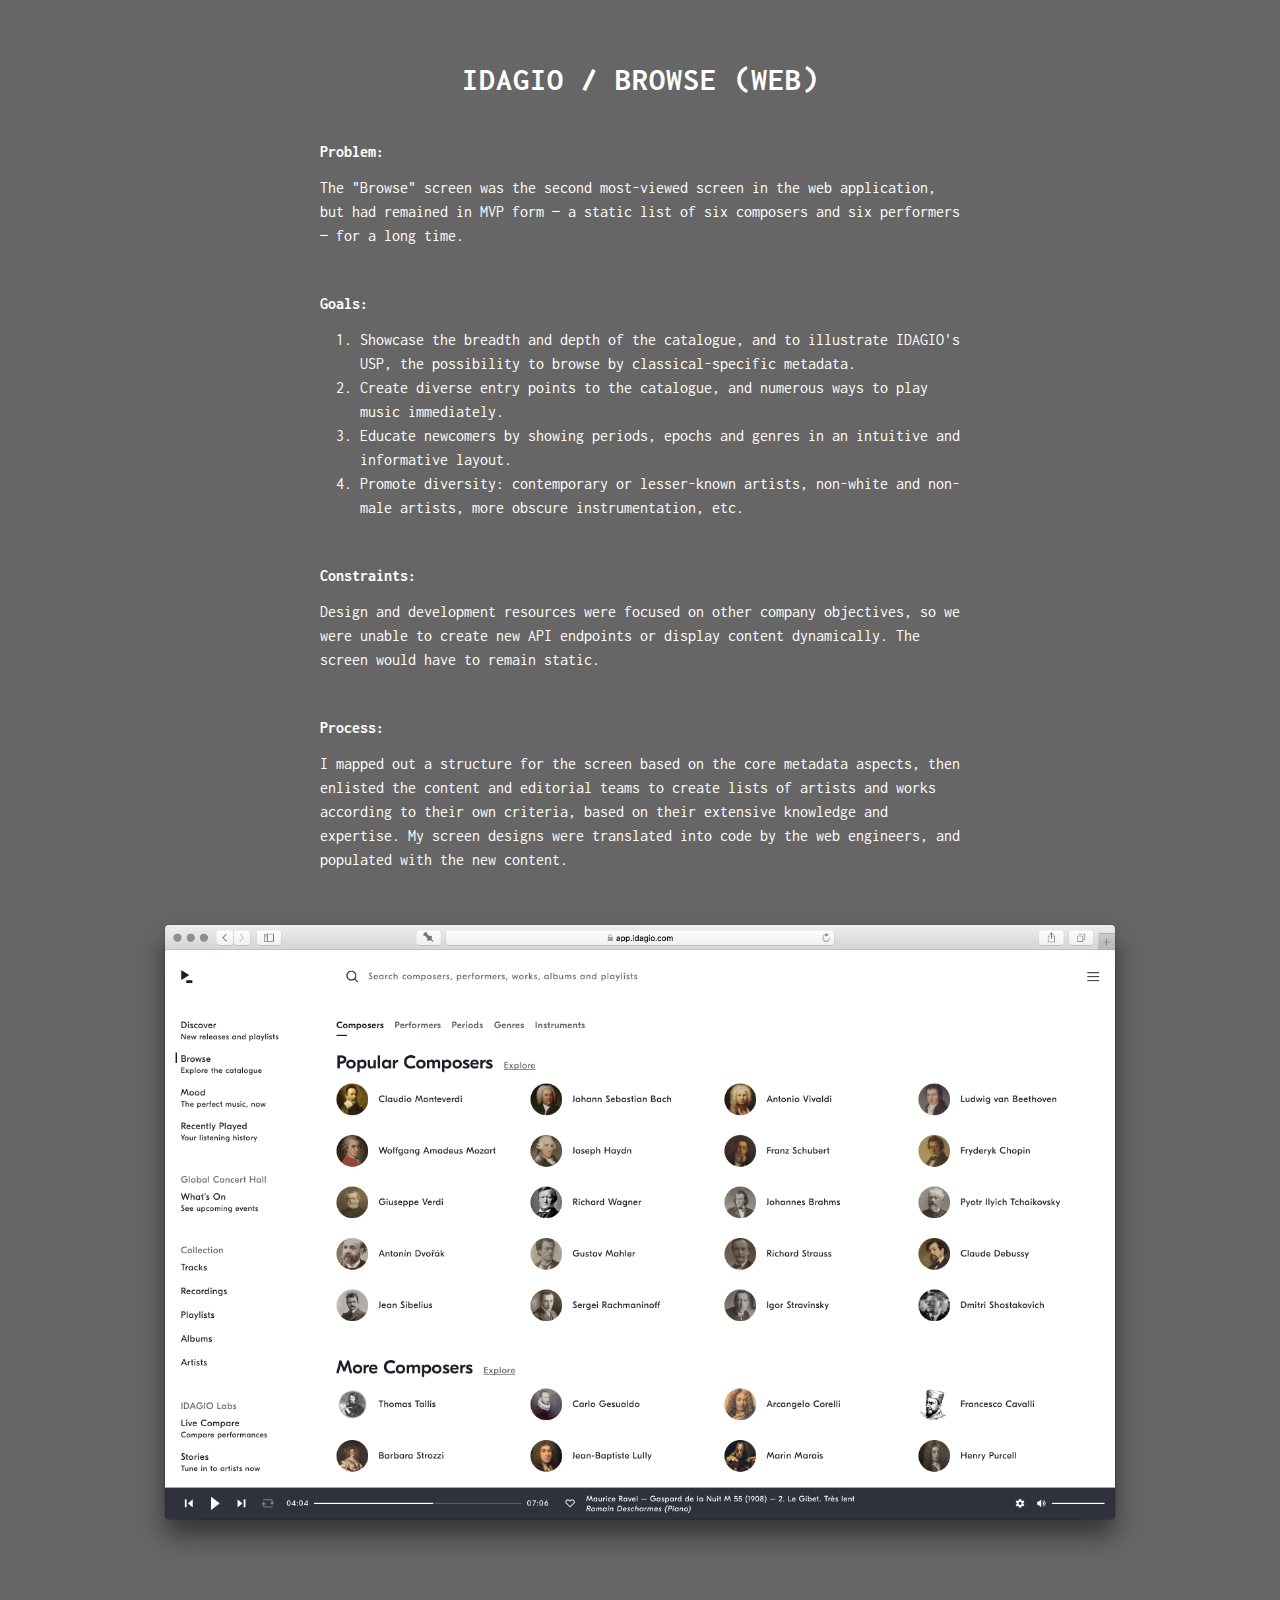
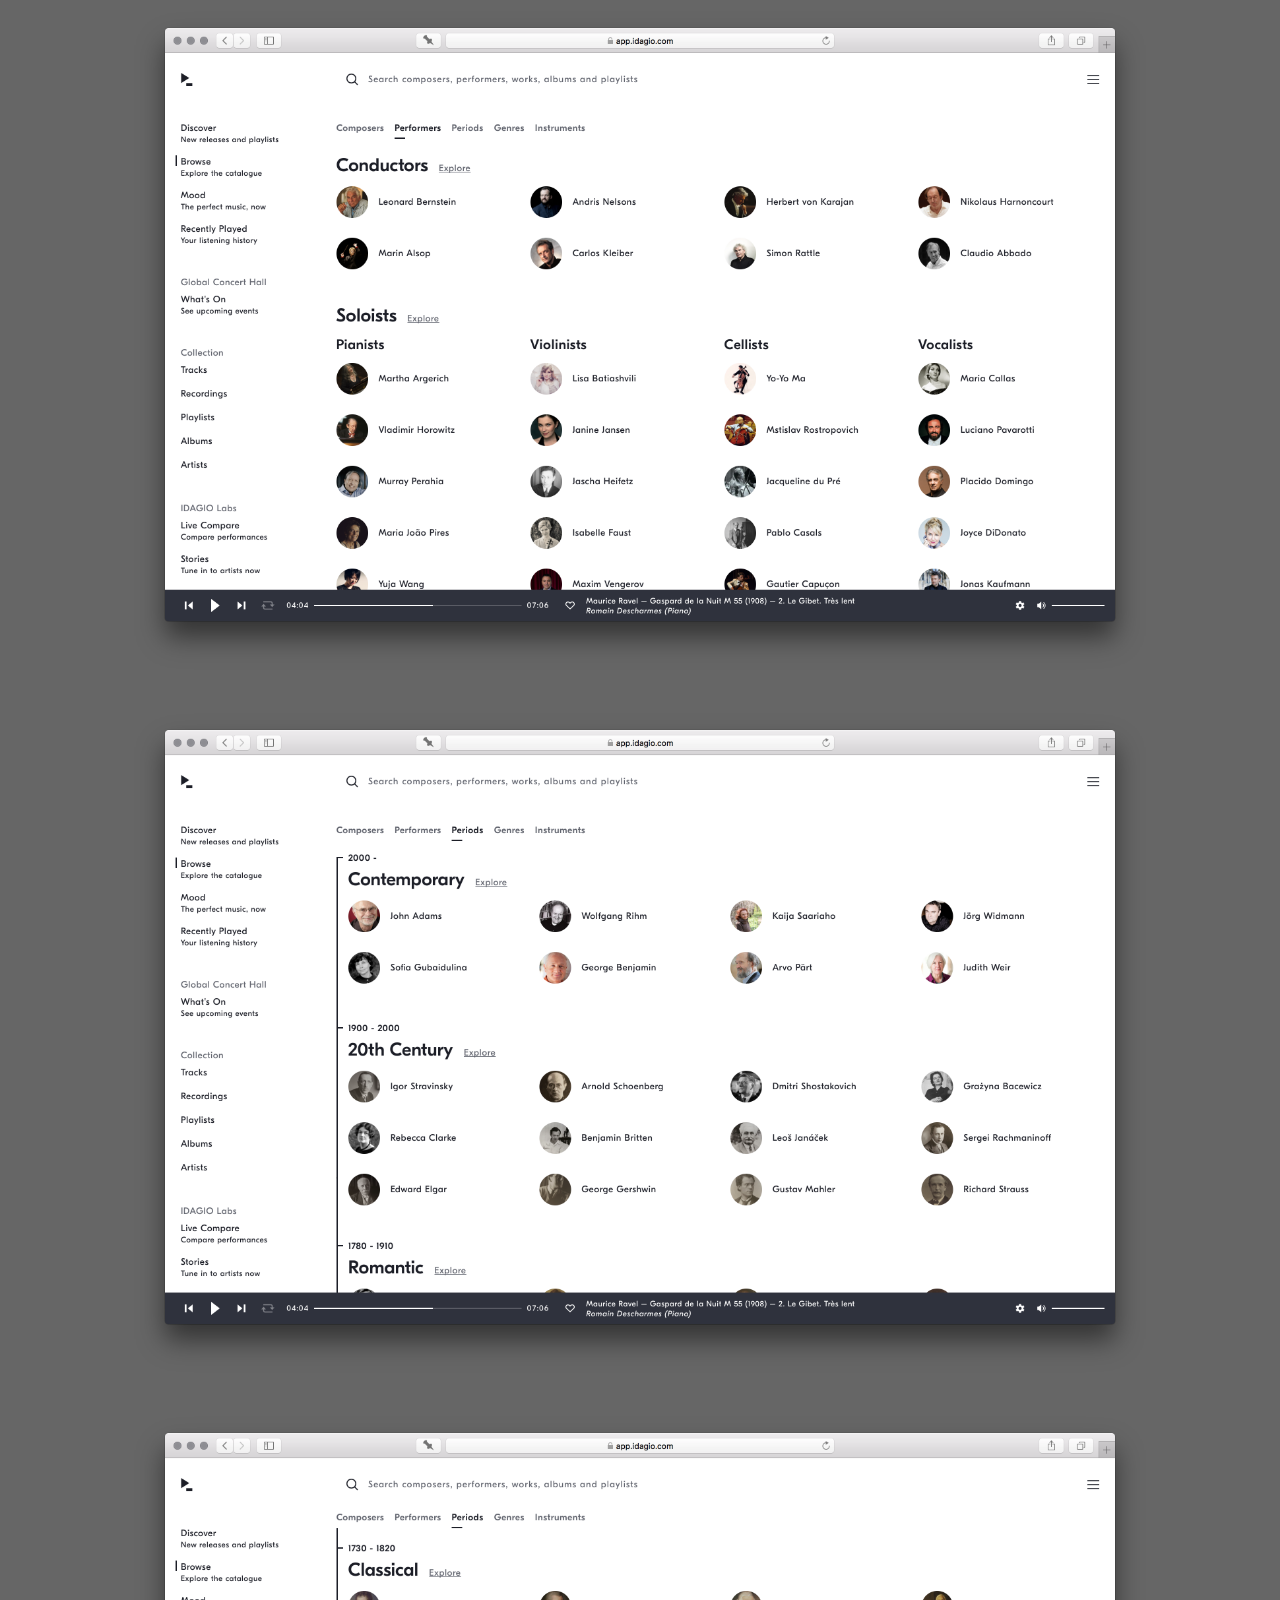
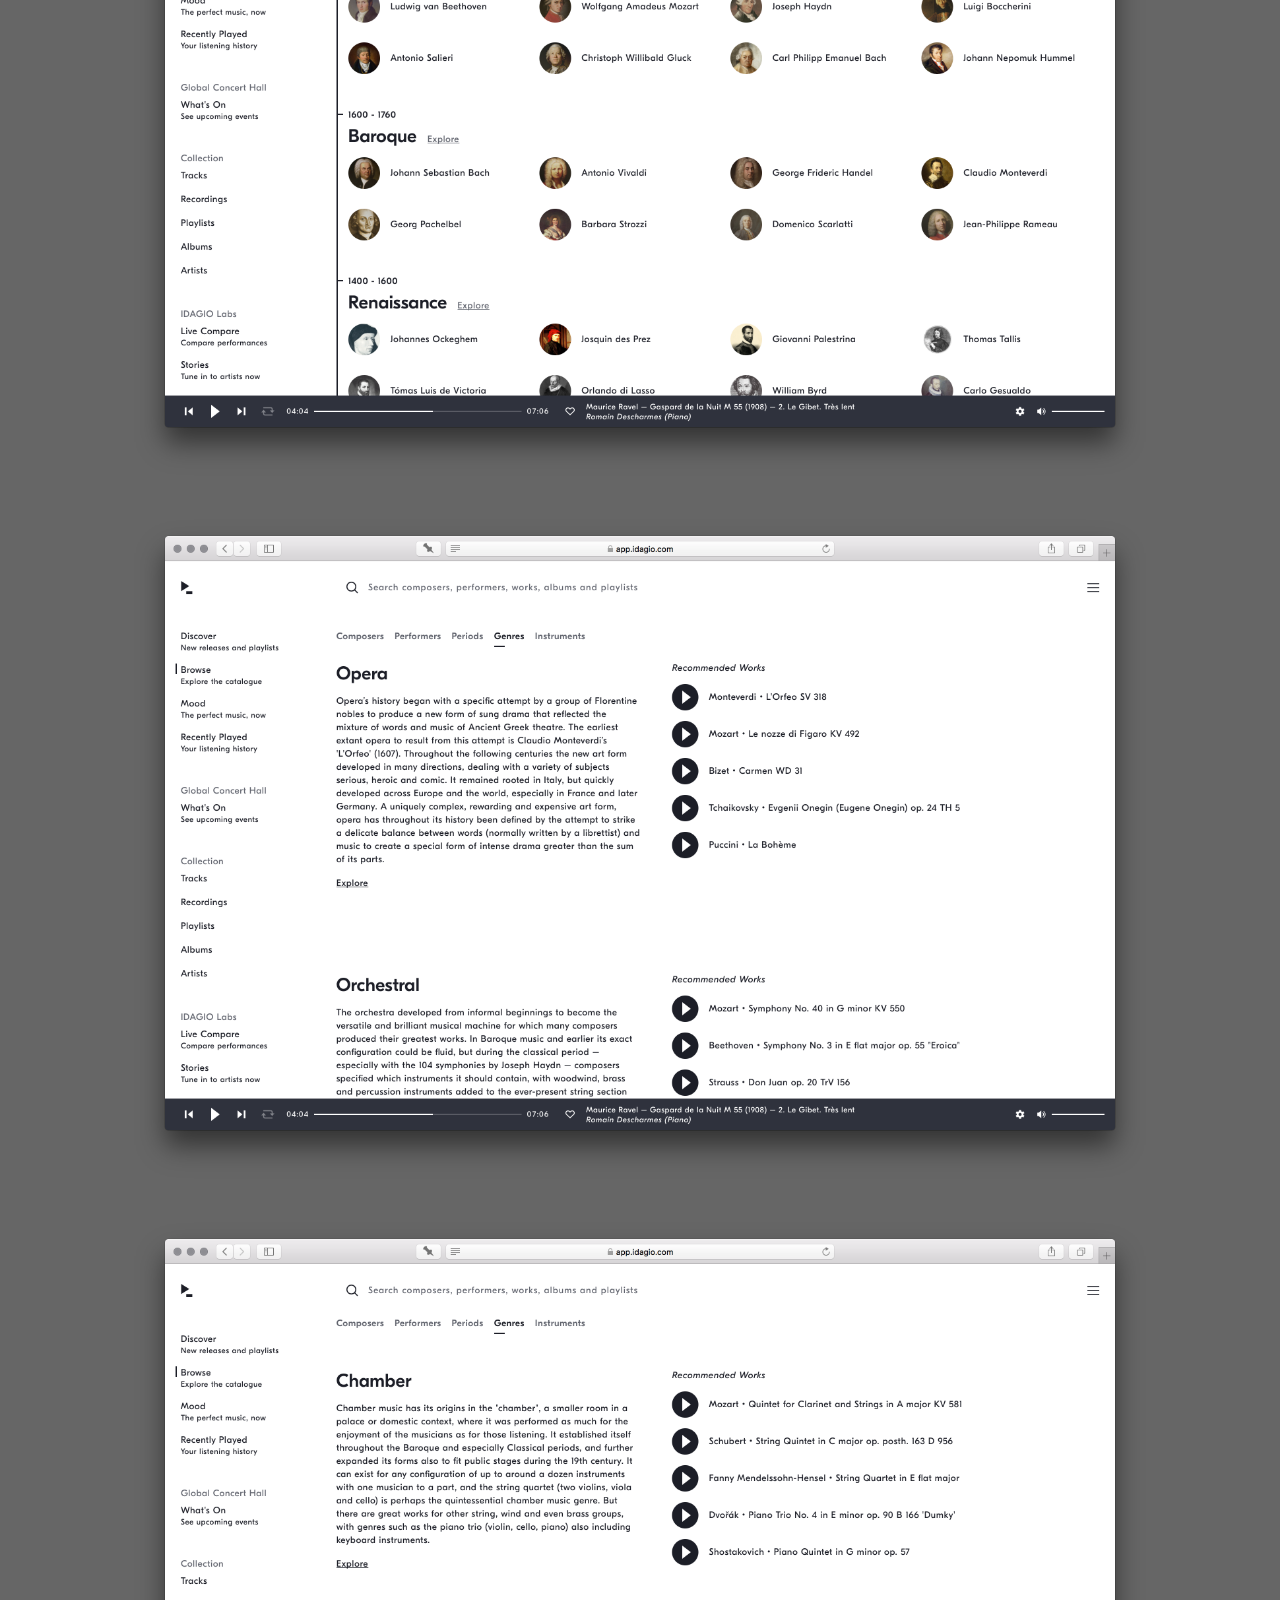
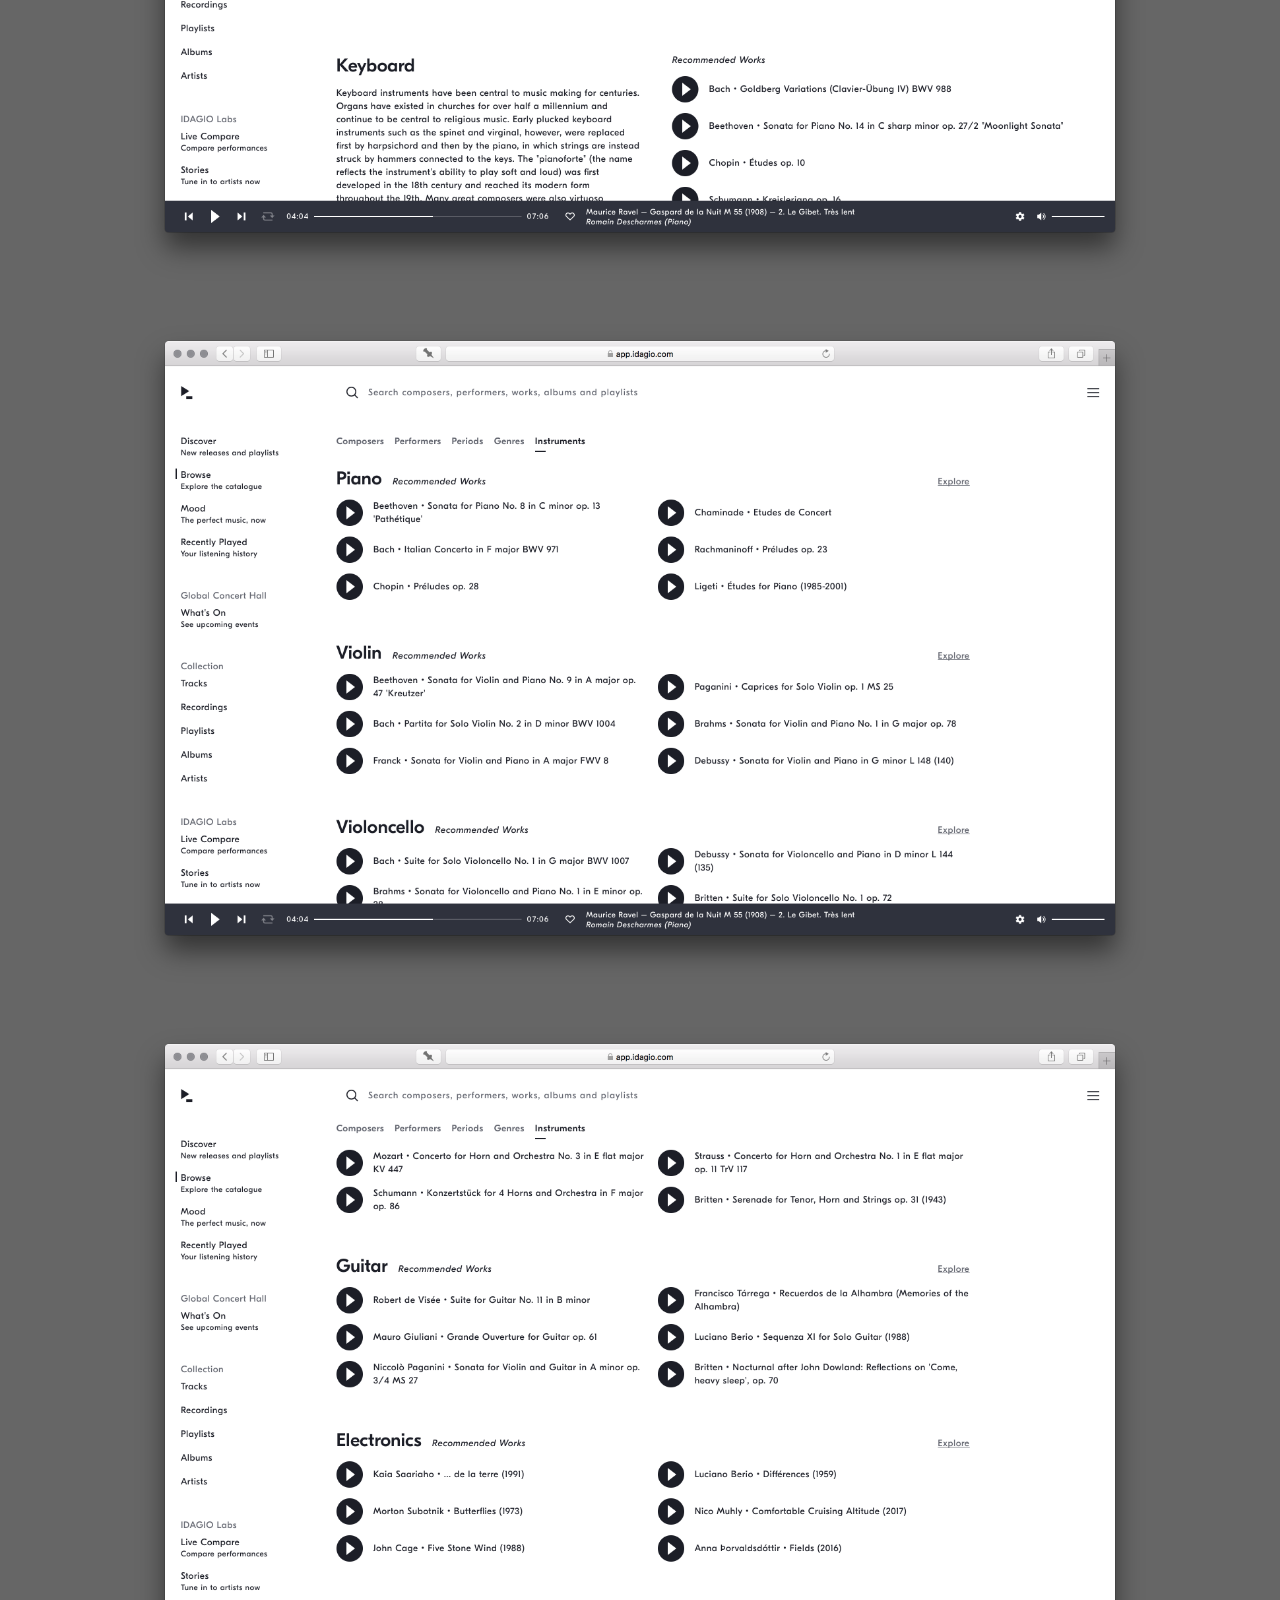
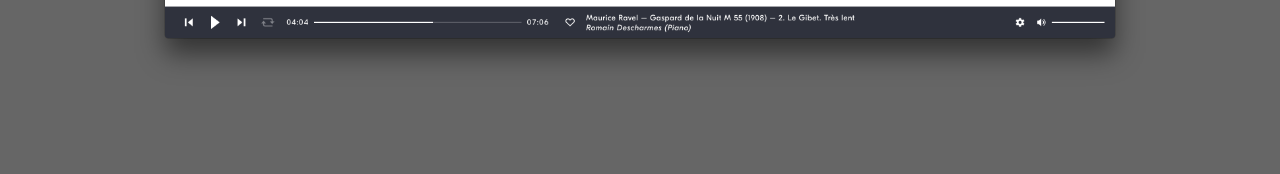
==== browse-web/index.html @ c05ee60d "Add Browse Web" ====
<!doctype html>
<html lang="en">
<head>
  <meta charset="utf-8">
  <meta http-equiv="X-UA-Compatible" content="IE=edge,chrome=1">
  <title>IDAGIO: Browse (Web) — Antony Jan Orant</title>
  <meta name="description" content="Antony Jan Orant">
  <meta name="robots" content="noindex">

  <meta name="viewport" content="width=device-width">
  <link rel="shortcut icon" href="../favicon.png"/>

  <link rel="stylesheet" href="../css/style.css">
  <link href="https://fonts.googleapis.com/css2?family=Inconsolata:wght@400;700&display=swap" rel="stylesheet">

  <style type="text/css">
body {
  background-color: #666;
  color: #fff;
  max-width: 64rem;
  text-align: center;
}

h2, p, ol {
  margin-left: auto;
  margin-right: auto;
  max-width: 40rem;
  text-align: left;
}
  </style>
</head>
  <body>
    <h1>IDAGIO / Browse (Web)</h1>

    <h2>Problem:</h2>
    <p>The "Browse" screen was the second most-viewed screen in the web application, but had remained in MVP form — a static list of six composers and six performers — for a long time.</p>

    <h2>Goals:</h2>
    <ol>
      <li>Showcase the breadth and depth of the catalogue, and to illustrate IDAGIO's USP, the possibility to browse by classical-specific metadata.</li>
      <li>Create diverse entry points to the catalogue, and numerous ways to play music immediately.</li>
      <li>Educate newcomers by showing periods, epochs and genres in an intuitive and informative layout.</li>
      <li>Promote diversity: contemporary or lesser-known artists, non-white and non-male artists, more obscure instrumentation, etc.</li>
    </ol>
    <h2>Constraints:</h2>
    <p>Design and development resources were focused on other company objectives, so we were unable to create new API endpoints or display content dynamically. The screen would have to remain static.</p>

    <h2>Process:</h2>
    <p>I mapped out a structure for the screen based on the core metadata aspects, then enlisted the content and editorial teams to create lists of artists and works according to their own criteria, based on their extensive knowledge and expertise. My screen designs were translated into code by the web engineers, and populated with the new content.</p>

    <img src="img/01.png" />
    <img src="img/02.png" />
    <img src="img/03.png" />
    <img src="img/04.png" />
    <img src="img/05.png" />
    <img src="img/06.png" />
    <img src="img/07.png" />
    <img src="img/08.png" />
  </body>
</html>
---- css/style.css ----
/* Variables */
:root {

}

* {
  box-sizing: border-box;
}

body {
  background-color: #000;
  color: #fff;
  font-family: 'Inconsolata', monospace;
  margin: 4rem auto;
  max-width: 32rem;
}

img {
  height: auto;
  margin: 1rem 0;
  max-width: 100%;
}

/* Text Styles */

h1 {
  font-size: 2rem;
  letter-spacing: 1px;
  line-height: 1;
  text-transform: uppercase;
}

h2 {
  font-size: 1rem;
  line-height: 1;
  margin-top: 3rem;
}

h3 {
  font-size: 1rem;
  line-height: 1;
  margin-top: 3rem;
}

p {
  line-height: 1.5;
  /* margin-bottom: 3rem; */
}

ul {
  line-height: 1.5;
  /* margin-bottom: 3rem; */
  padding-left: 1rem;
}

li {
  line-height: 1.5;
  /* margin-bottom: .5rem; */
}

a, a:link, a:visited {
  color: inherit;
}
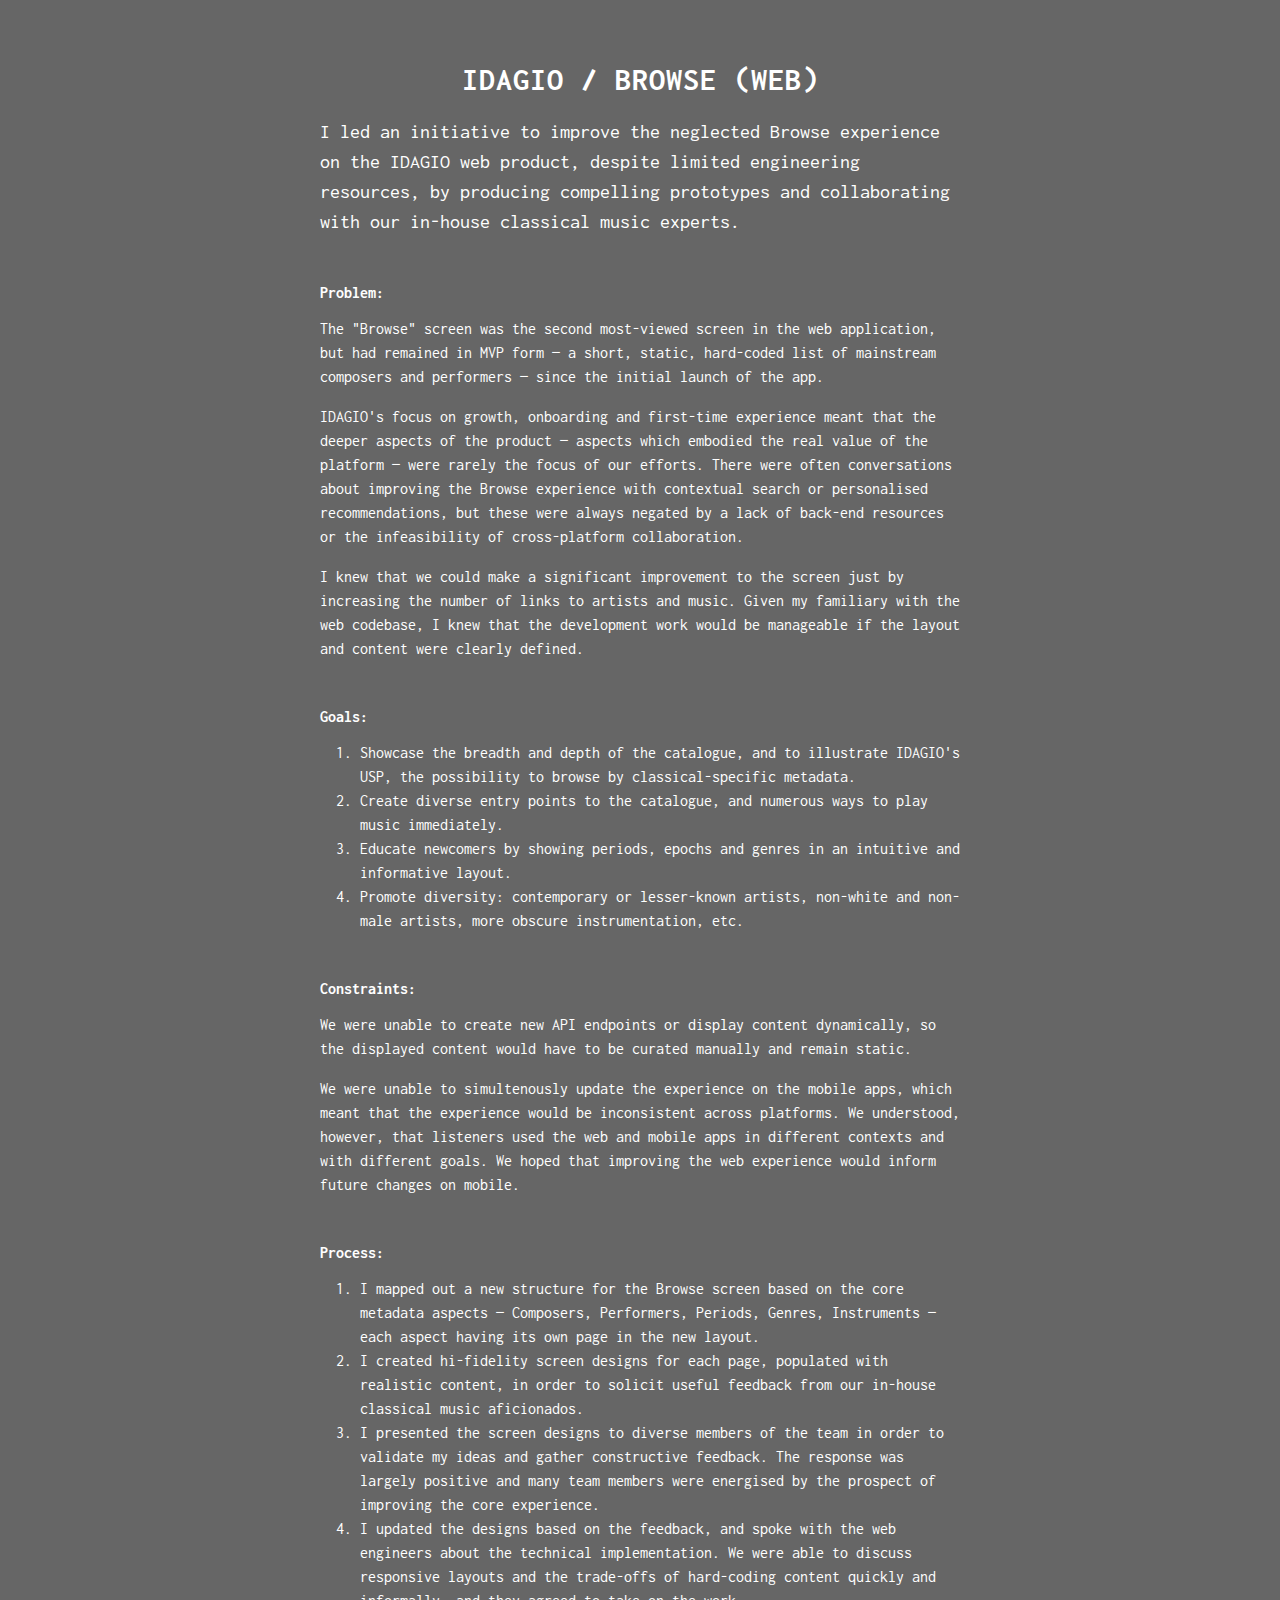
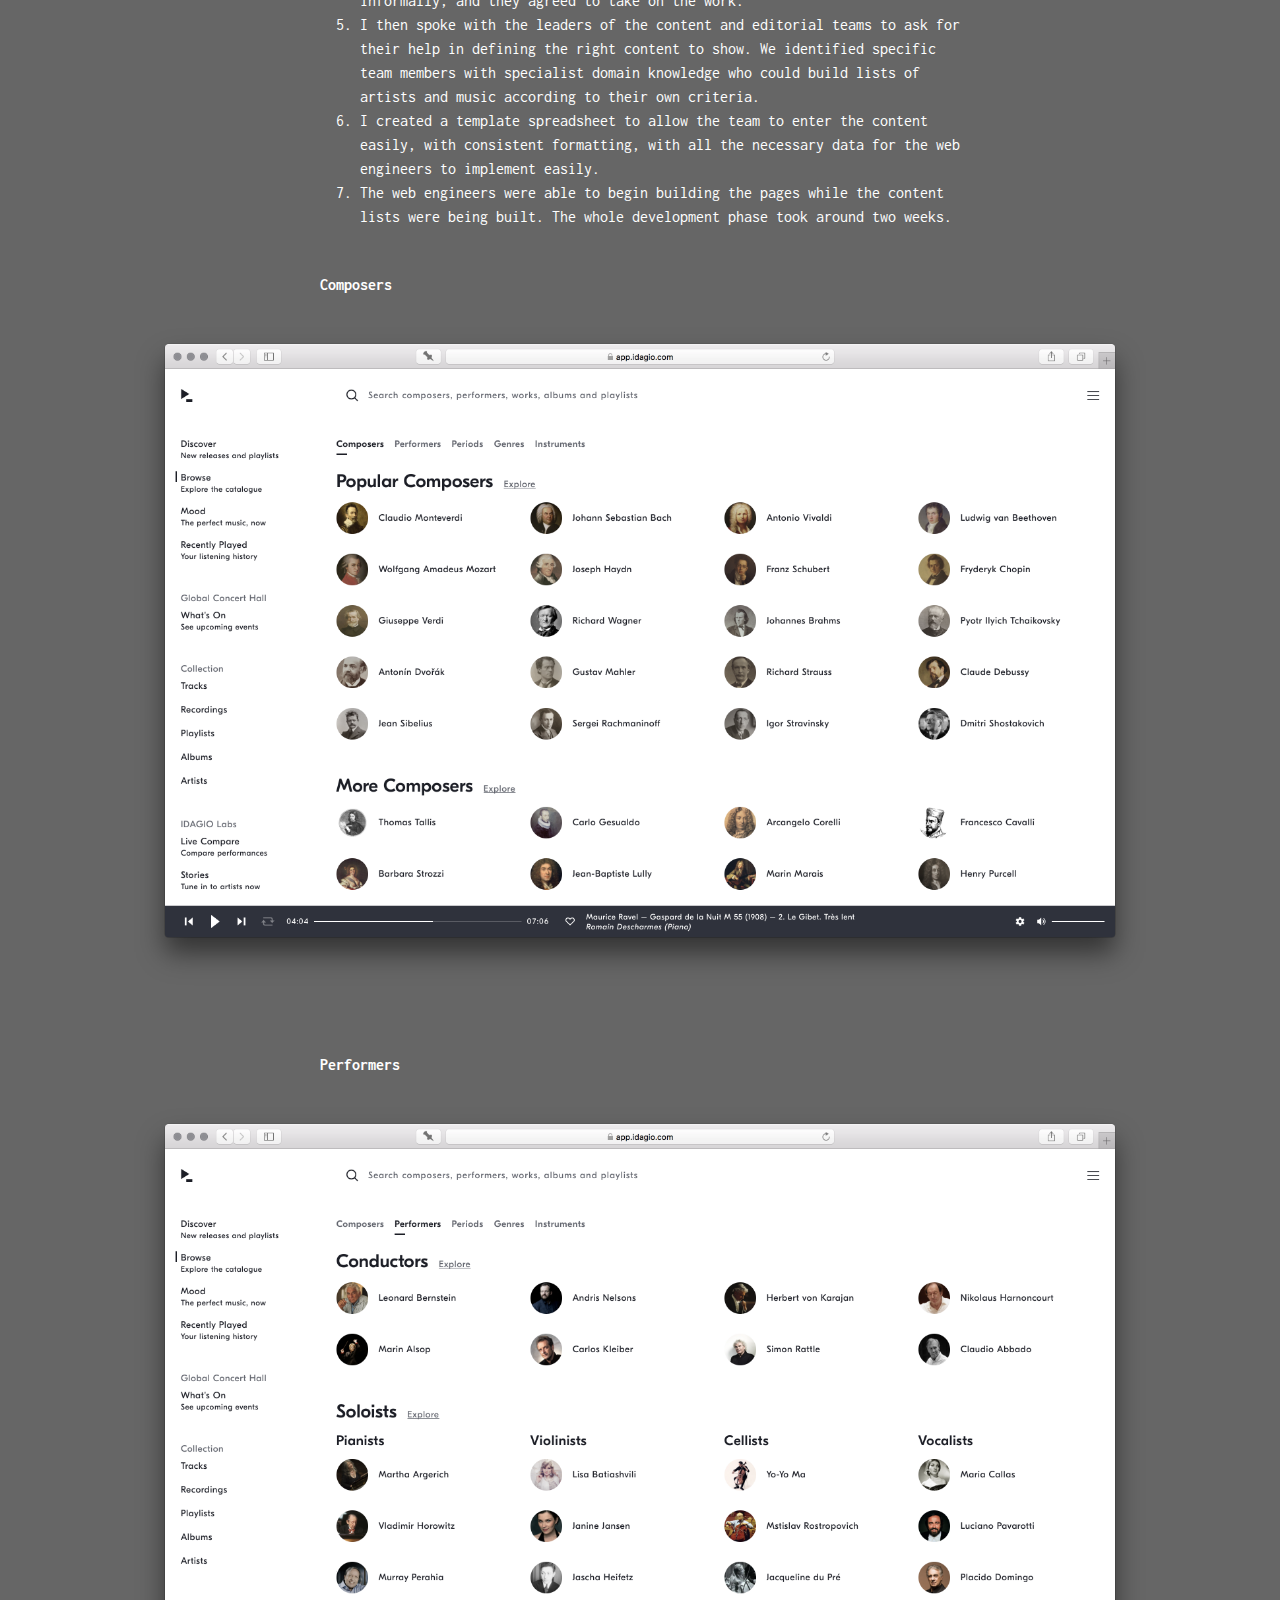
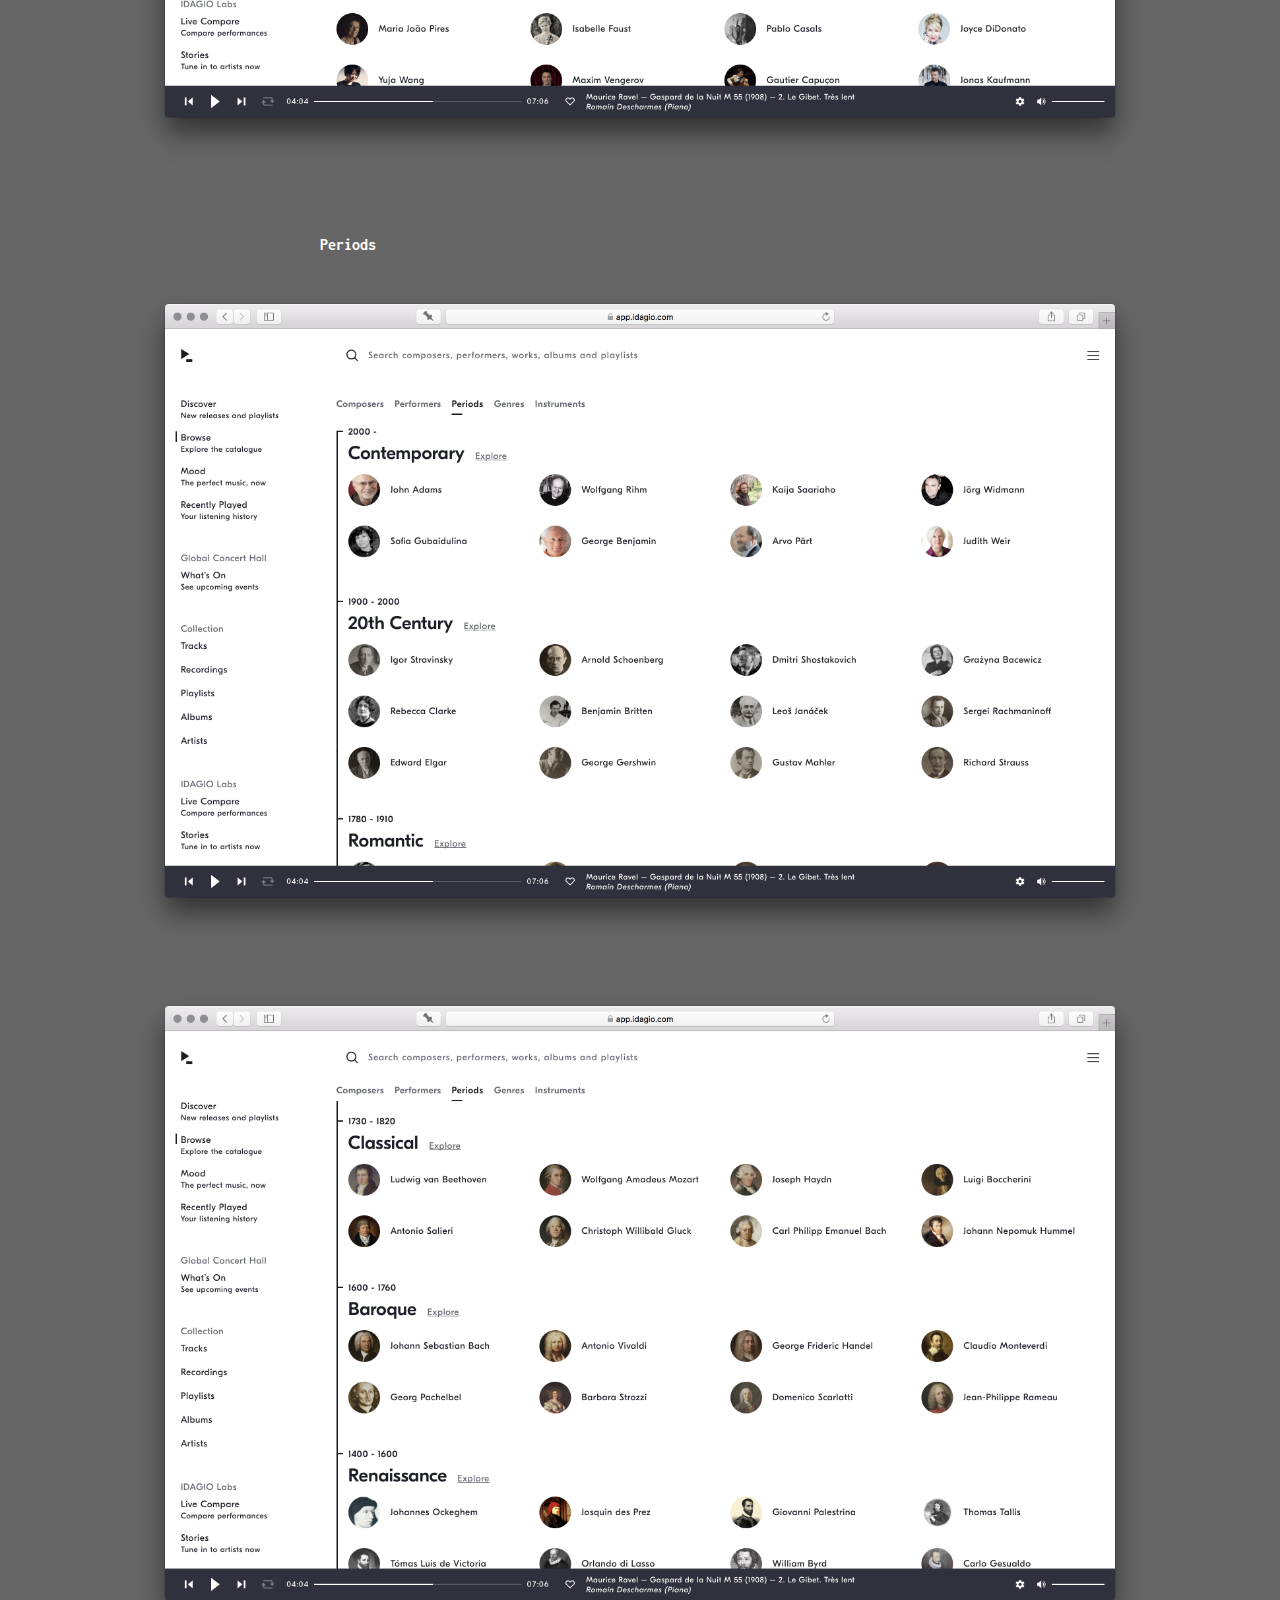
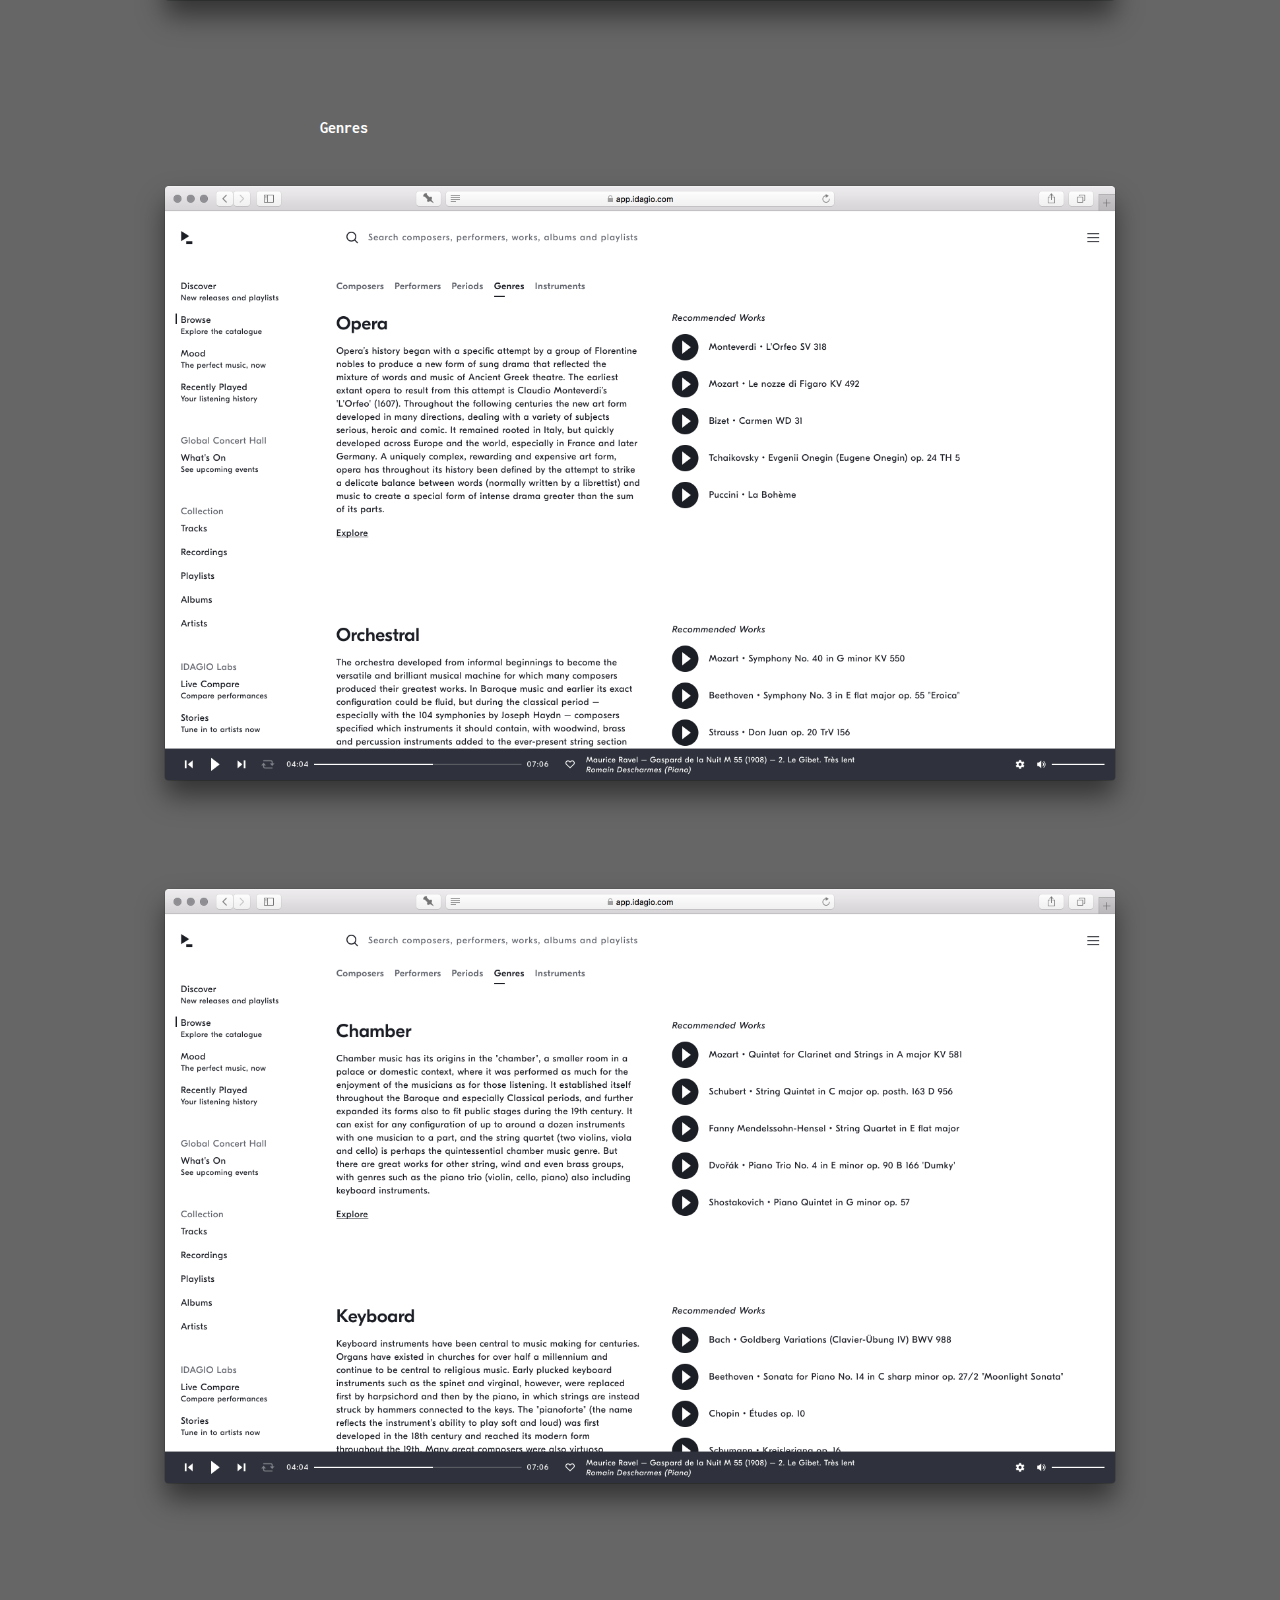
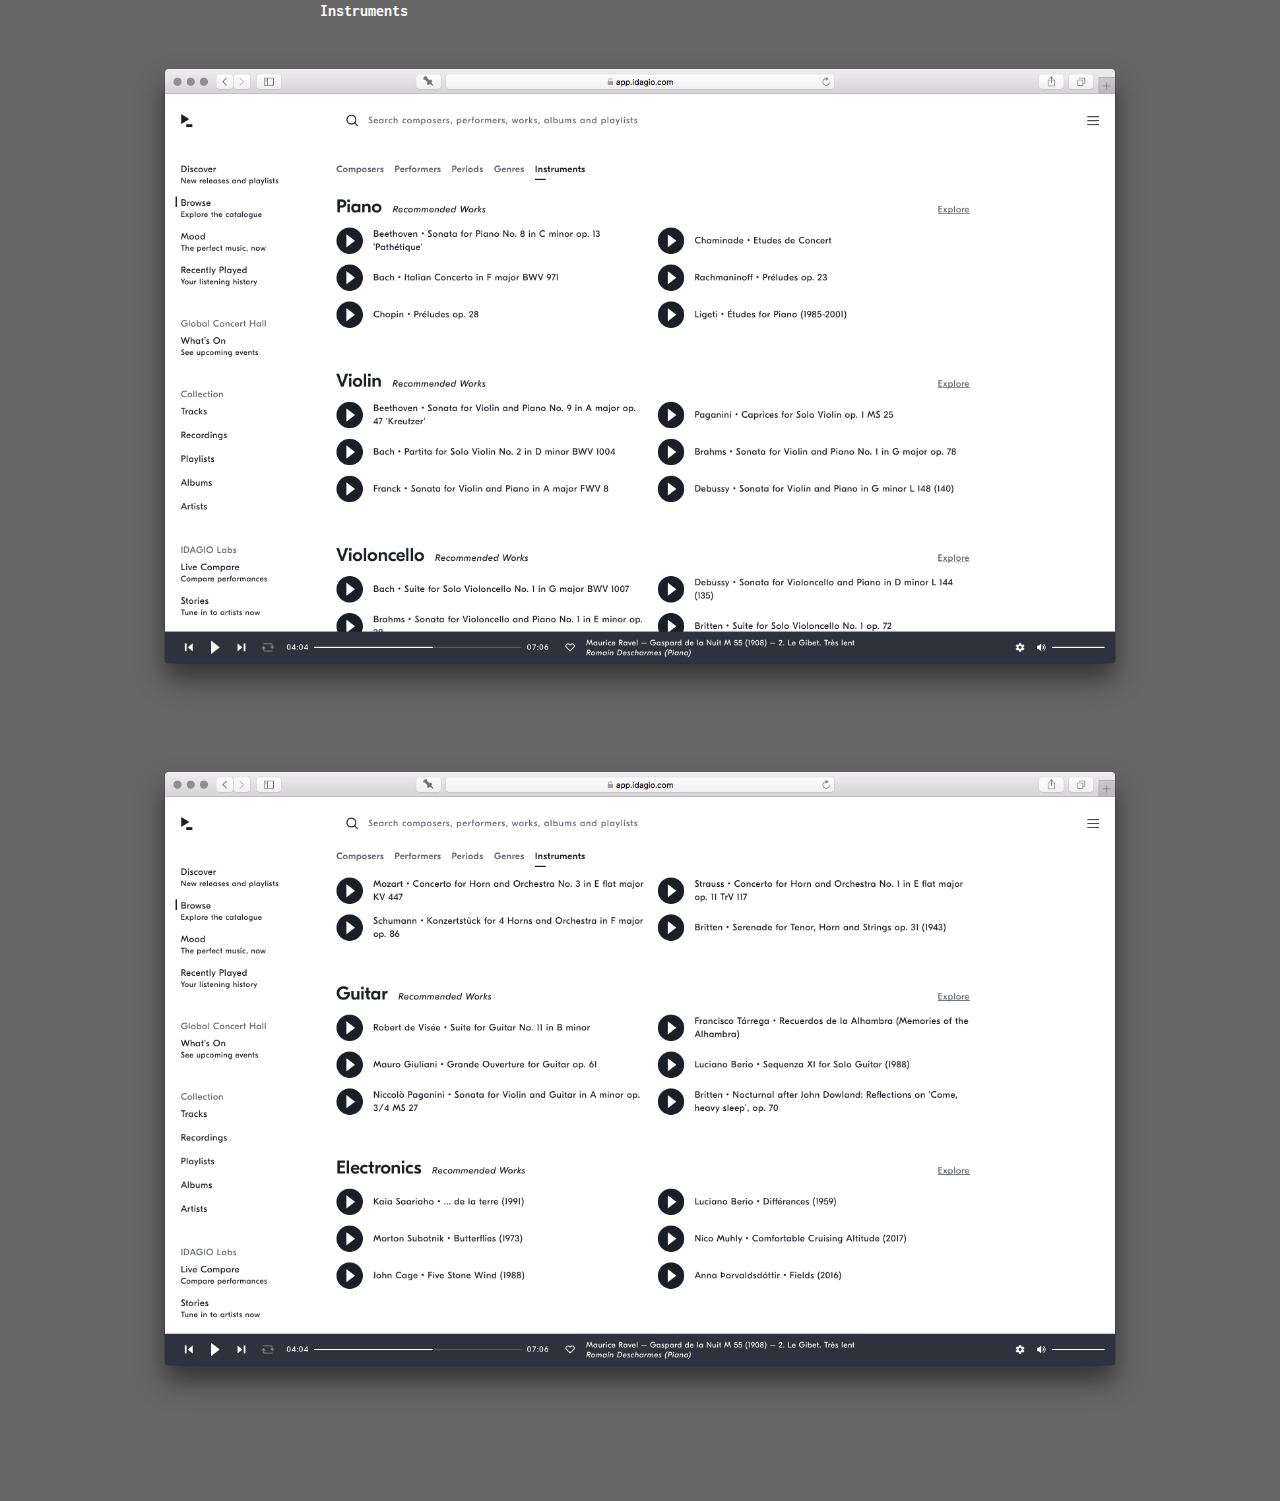
==== commit 36e9b611: "Update text" ====
--- a/browse-web/index.html
+++ b/browse-web/index.html
@@ -27,13 +27,20 @@
   max-width: 40rem;
   text-align: left;
 }
+
+p.large { font-size: 1.25rem; }
+
   </style>
 </head>
   <body>
     <h1>IDAGIO / Browse (Web)</h1>
 
+    <p class="large">I led an initiative to improve the neglected Browse experience on the IDAGIO web product, despite limited engineering resources, by producing compelling prototypes and collaborating with our in-house classical music experts.</p>
+
     <h2>Problem:</h2>
-    <p>The "Browse" screen was the second most-viewed screen in the web application, but had remained in MVP form — a static list of six composers and six performers — for a long time.</p>
+    <p>The "Browse" screen was the second most-viewed screen in the web application, but had remained in MVP form — a short, static, hard-coded list of mainstream composers and performers — since the initial launch of the app.</p>
+    <p>IDAGIO's focus on growth, onboarding and first-time experience meant that the deeper aspects of the product — aspects which embodied the real value of the platform — were rarely the focus of our efforts. There were often conversations about improving the Browse experience with contextual search or personalised recommendations, but these were always negated by a lack of back-end resources or the infeasibility of cross-platform collaboration.</p>
+    <p>I knew that we could make a significant improvement to the screen just by increasing the number of links to artists and music. Given my familiary with the web codebase, I knew that the development work would be manageable if the layout and content were clearly defined.</p>
 
     <h2>Goals:</h2>
     <ol>
@@ -42,18 +49,37 @@
       <li>Educate newcomers by showing periods, epochs and genres in an intuitive and informative layout.</li>
       <li>Promote diversity: contemporary or lesser-known artists, non-white and non-male artists, more obscure instrumentation, etc.</li>
     </ol>
+
     <h2>Constraints:</h2>
-    <p>Design and development resources were focused on other company objectives, so we were unable to create new API endpoints or display content dynamically. The screen would have to remain static.</p>
+    <p>We were unable to create new API endpoints or display content dynamically, so the displayed content would have to be curated manually and remain static.<p>
+    <p>We were unable to simultenously update the experience on the mobile apps, which meant that the experience would be inconsistent across platforms. We understood, however, that listeners used the web and mobile apps in different contexts and with different goals. We hoped that improving the web experience would inform future changes on mobile.</p>
 
     <h2>Process:</h2>
-    <p>I mapped out a structure for the screen based on the core metadata aspects, then enlisted the content and editorial teams to create lists of artists and works according to their own criteria, based on their extensive knowledge and expertise. My screen designs were translated into code by the web engineers, and populated with the new content.</p>
+    <ol>
+      <li>I mapped out a new structure for the Browse screen based on the core metadata aspects — Composers, Performers, Periods, Genres, Instruments — each aspect having its own page in the new layout.</li>
+      <li>I created hi-fidelity screen designs for each page, populated with realistic content, in order to solicit useful feedback from our in-house classical music aficionados.</li>
+      <li>I presented the screen designs to diverse members of the team in order to validate my ideas and gather constructive feedback. The response was largely positive and many team members were energised by the prospect of improving the core experience.</li>
+      <li>I updated the designs based on the feedback, and spoke with the web engineers about the technical implementation. We were able to discuss responsive layouts and the trade-offs of hard-coding content quickly and informally, and they agreed to take on the work.</li>
+      <li>I then spoke with the leaders of the content and editorial teams to ask for their help in defining the right content to show. We identified specific team members with specialist domain knowledge who could build lists of artists and music according to their own criteria.</li>
+      <li>I created a template spreadsheet to allow the team to enter the content easily, with consistent formatting, with all the necessary data for the web engineers to implement easily.</li>
+      <li>The web engineers were able to begin building the pages while the content lists were being built. The whole development phase took around two weeks.</li>
+    </ol>
 
+    <h2>Composers</h2>
     <img src="img/01.png" />
+
+    <h2>Performers</h2>
     <img src="img/02.png" />
+
+    <h2>Periods</h2>
     <img src="img/03.png" />
     <img src="img/04.png" />
+
+    <h2>Genres</h2>
     <img src="img/05.png" />
     <img src="img/06.png" />
+
+    <h2>Instruments</h2>
     <img src="img/07.png" />
     <img src="img/08.png" />
   </body>
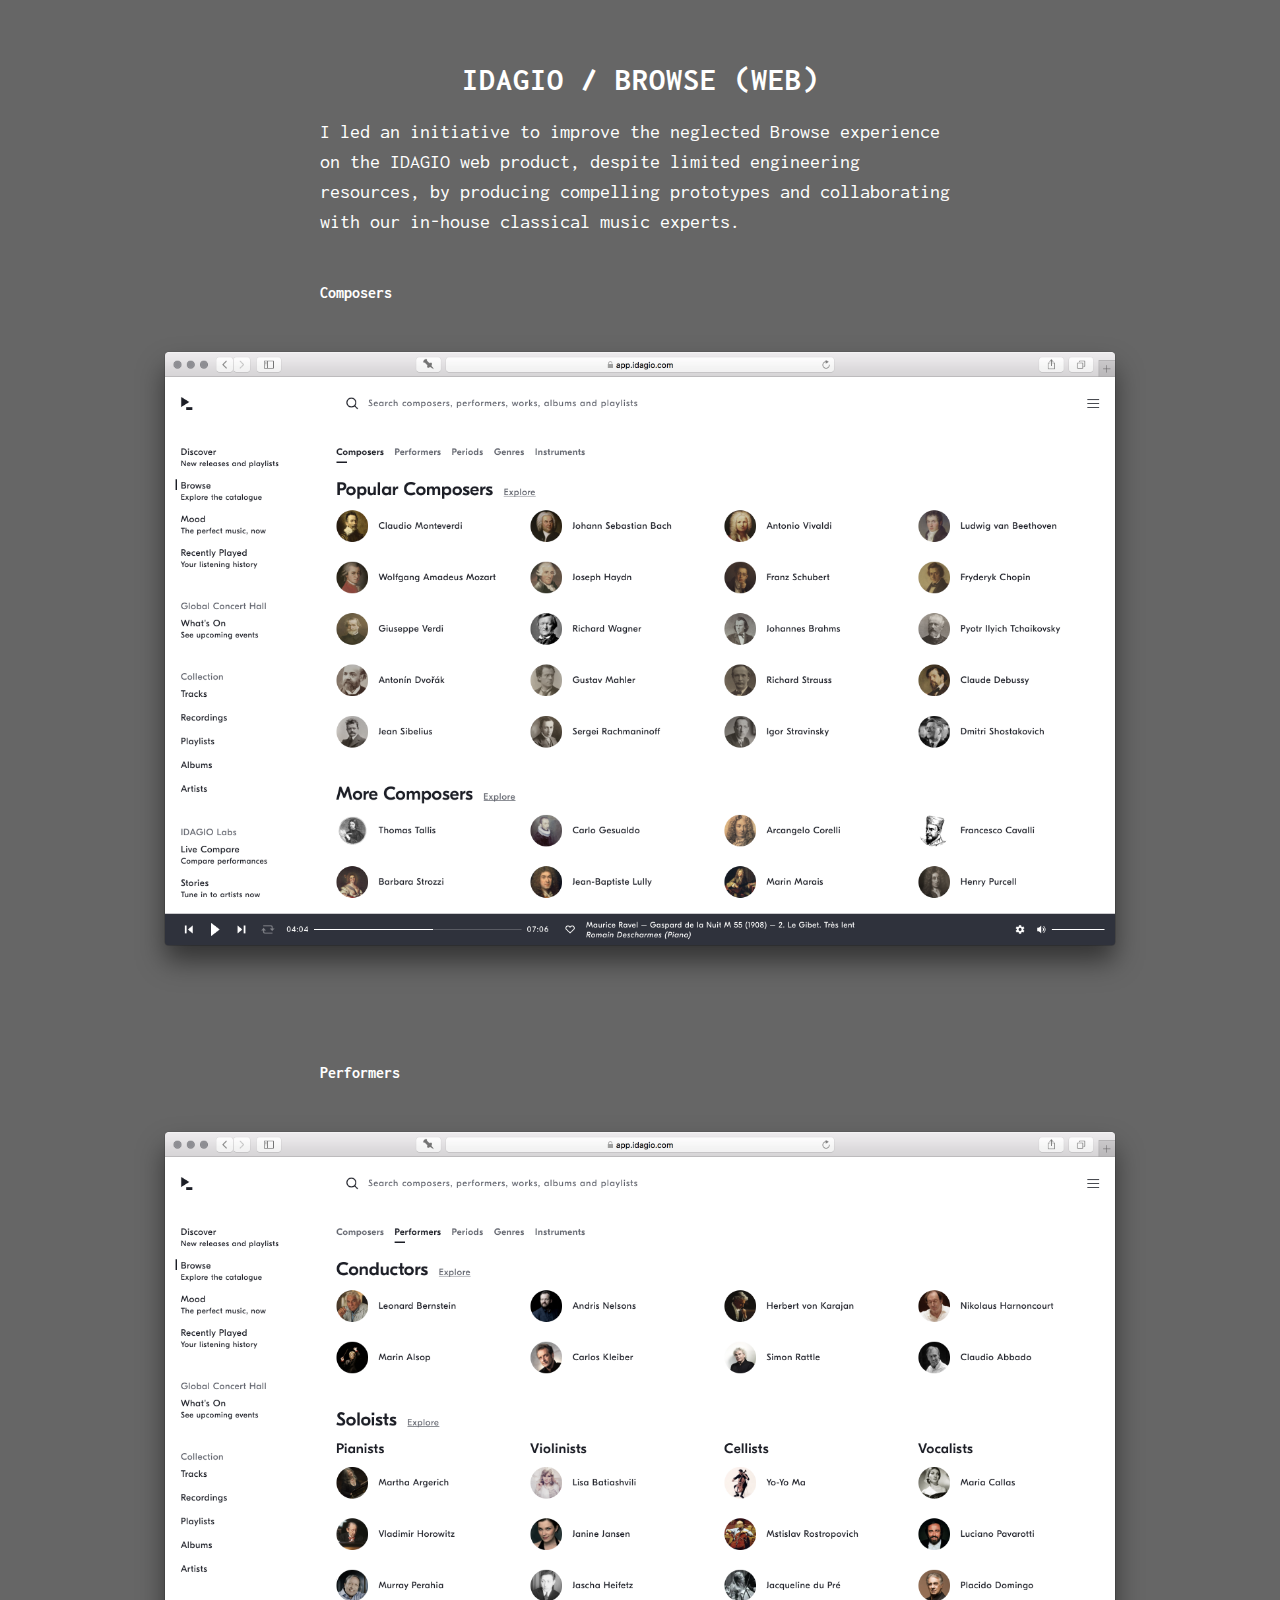
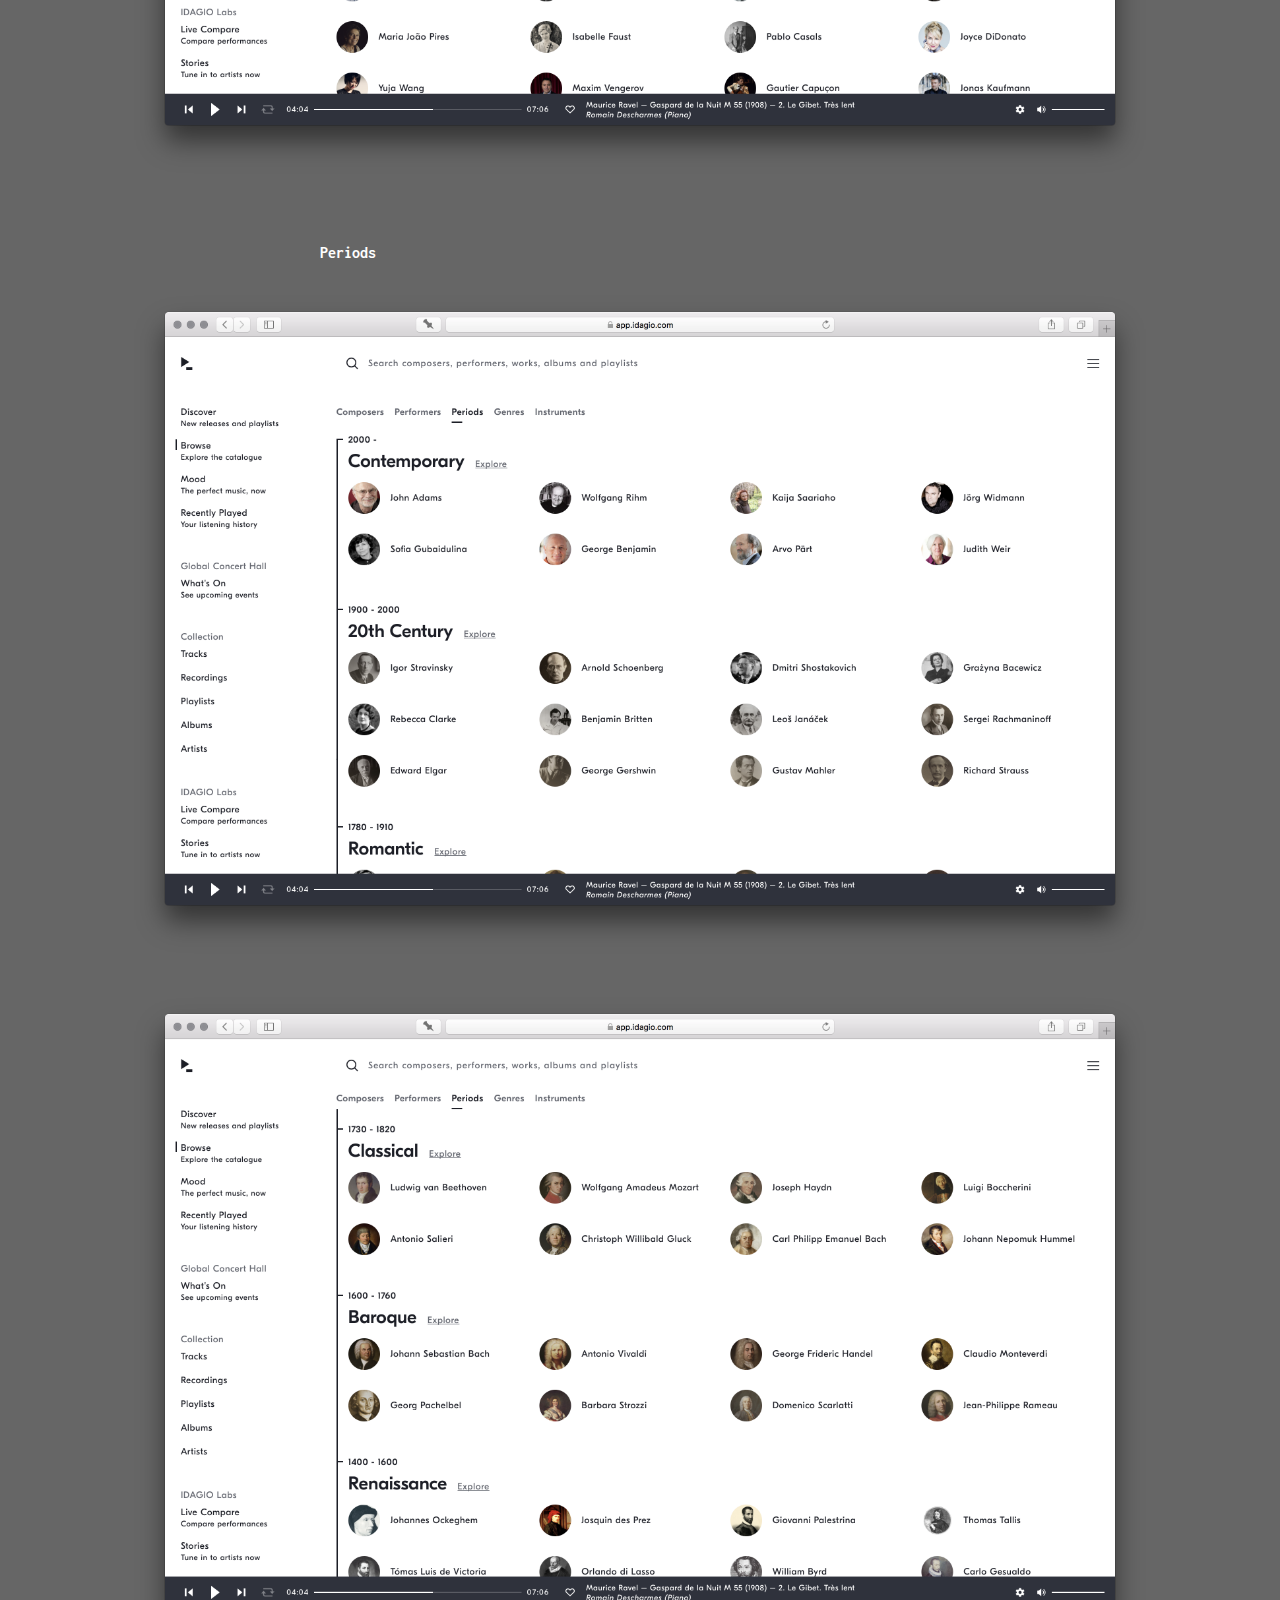
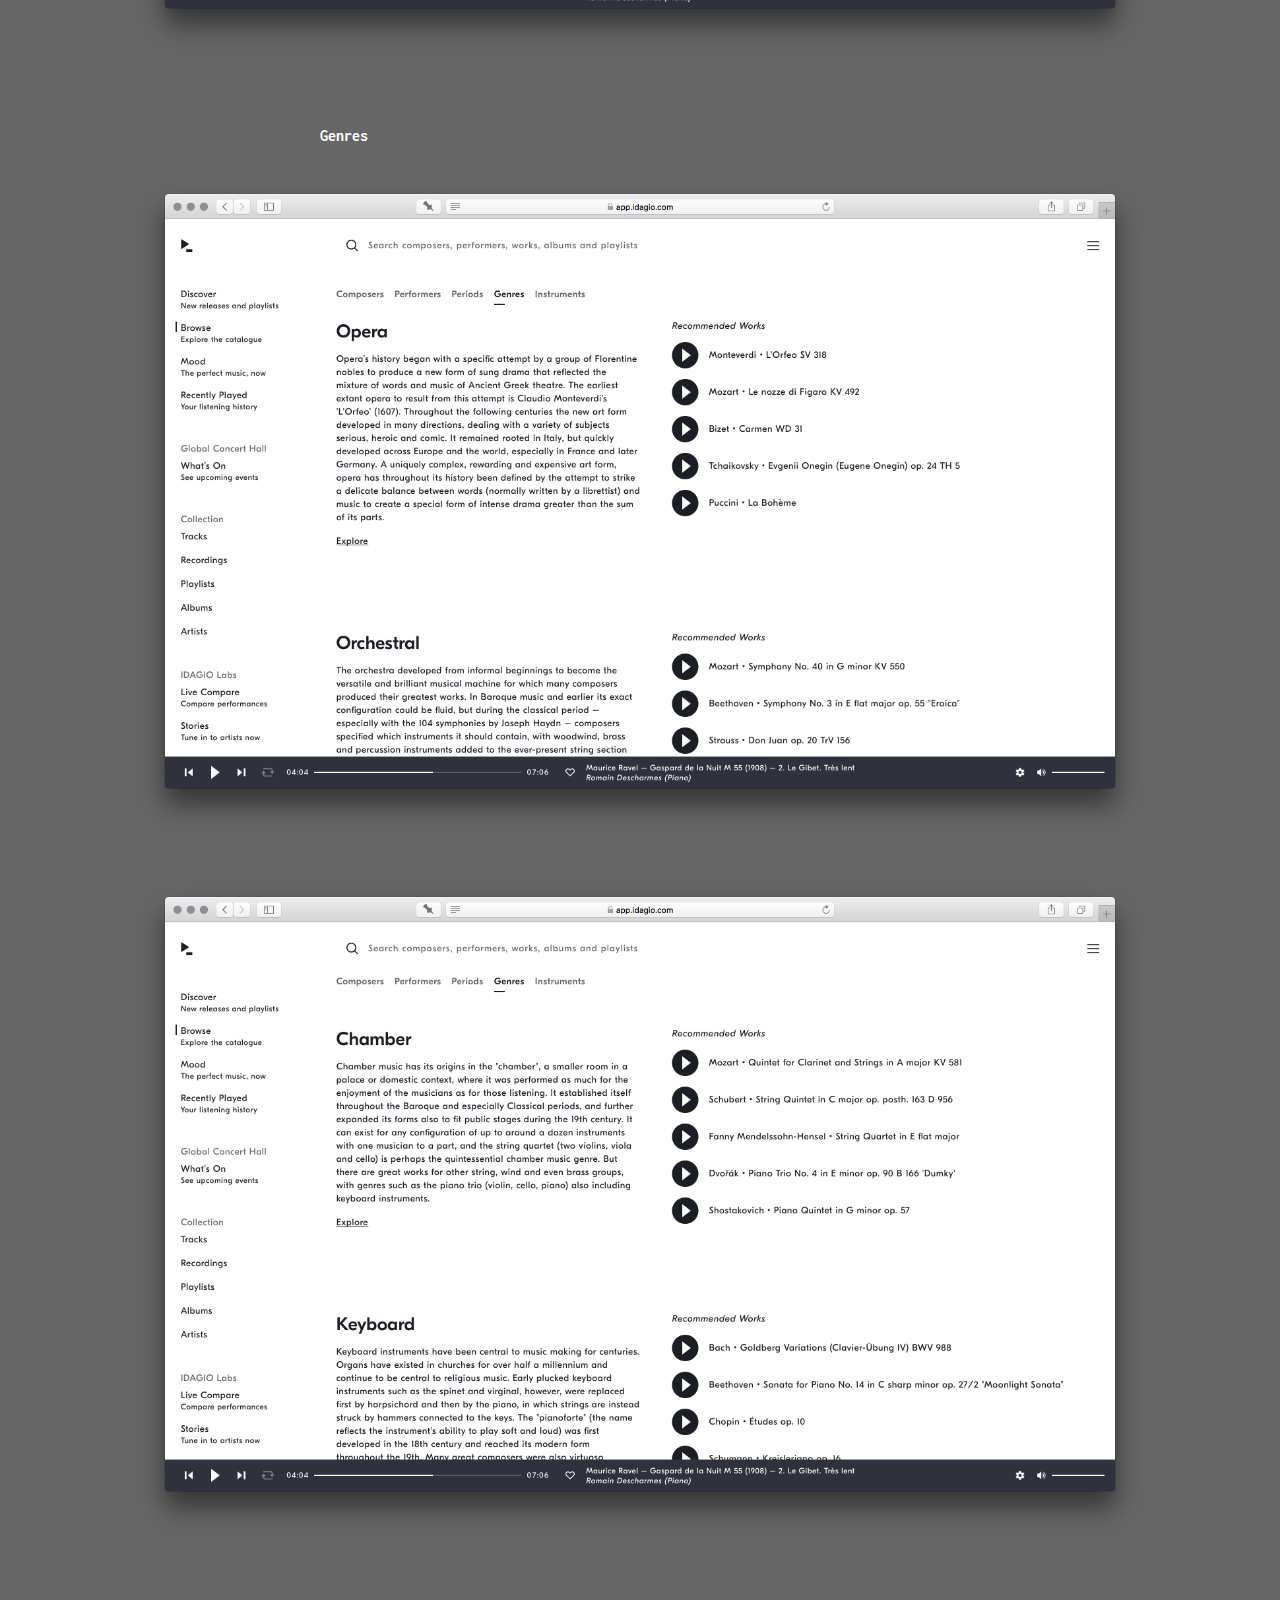
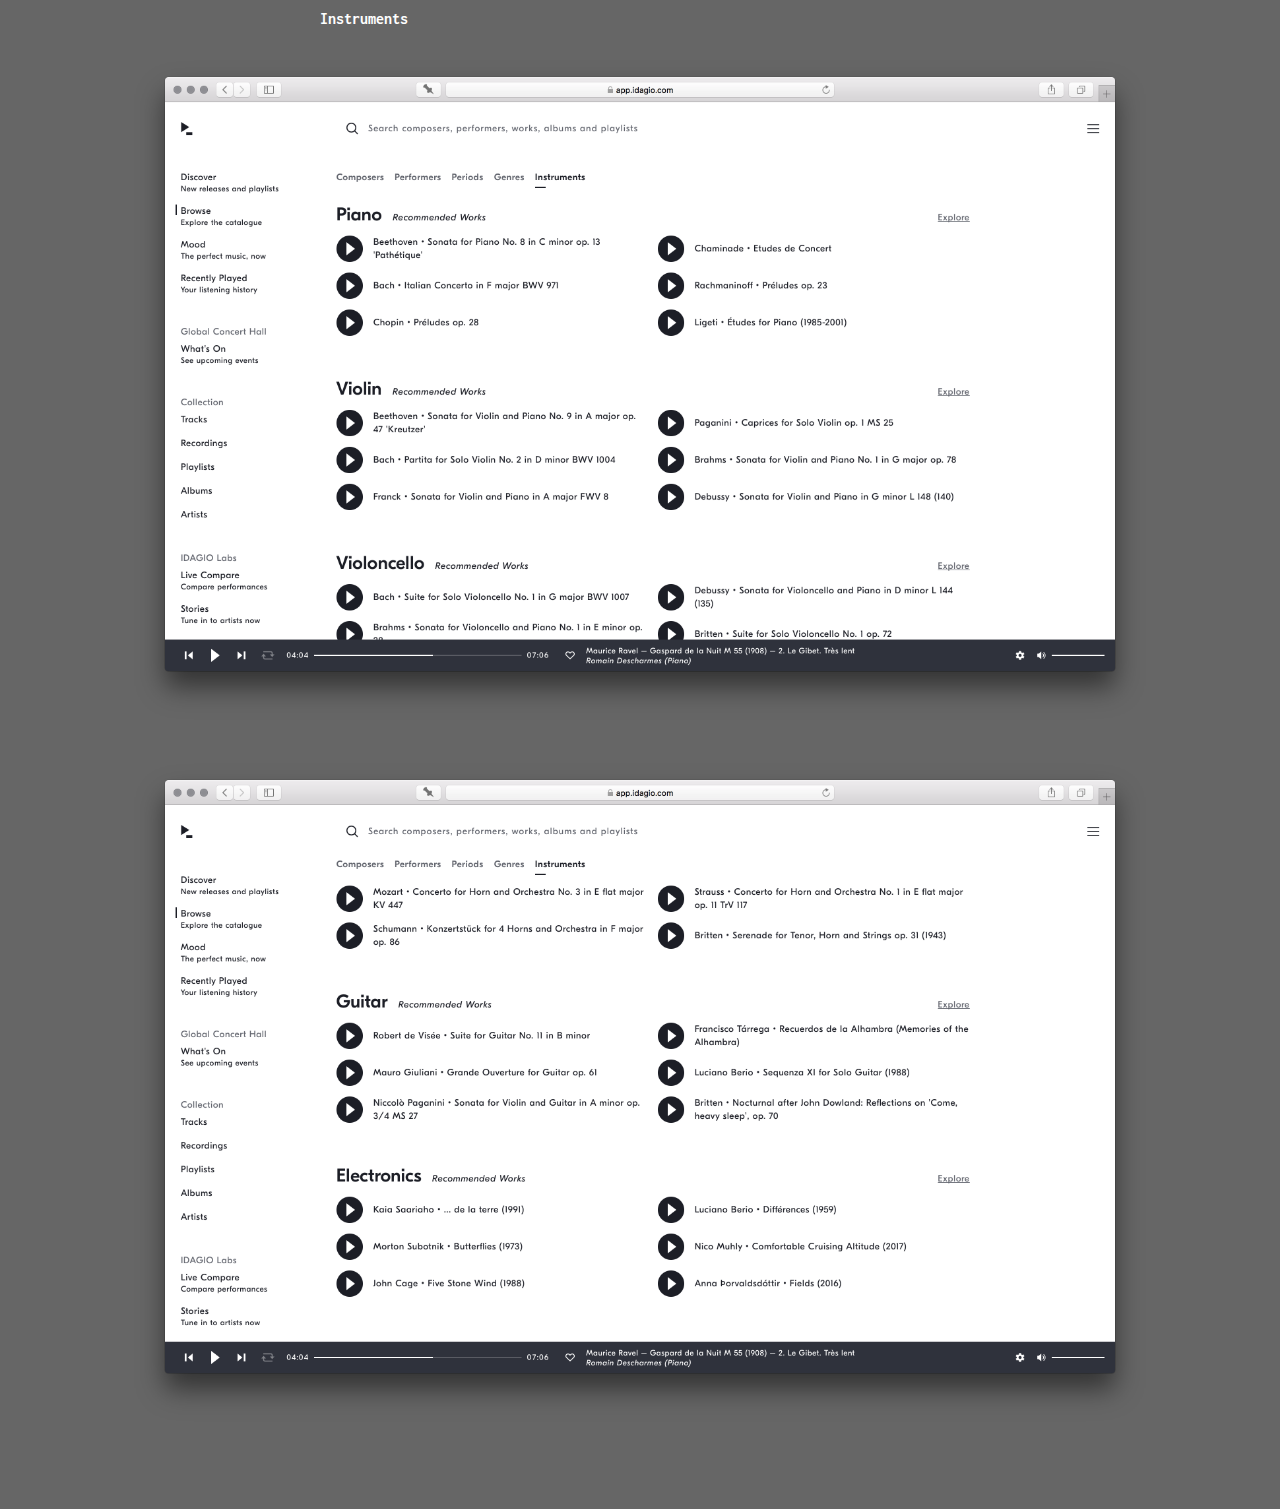
==== commit cc4b8605: "Update browse content" ====
--- a/browse-web/index.html
+++ b/browse-web/index.html
@@ -36,7 +36,7 @@
     <h1>IDAGIO / Browse (Web)</h1>
 
     <p class="large">I led an initiative to improve the neglected Browse experience on the IDAGIO web product, despite limited engineering resources, by producing compelling prototypes and collaborating with our in-house classical music experts.</p>
-
+<!--
     <h2>Problem:</h2>
     <p>The "Browse" screen was the second most-viewed screen in the web application, but had remained in MVP form — a short, static, hard-coded list of mainstream composers and performers — since the initial launch of the app.</p>
     <p>IDAGIO's focus on growth, onboarding and first-time experience meant that the deeper aspects of the product — aspects which embodied the real value of the platform — were rarely the focus of our efforts. There were often conversations about improving the Browse experience with contextual search or personalised recommendations, but these were always negated by a lack of back-end resources or the infeasibility of cross-platform collaboration.</p>
@@ -64,7 +64,7 @@
       <li>I created a template spreadsheet to allow the team to enter the content easily, with consistent formatting, with all the necessary data for the web engineers to implement easily.</li>
       <li>The web engineers were able to begin building the pages while the content lists were being built. The whole development phase took around two weeks.</li>
     </ol>
-
+-->
     <h2>Composers</h2>
     <img src="img/01.png" />
 
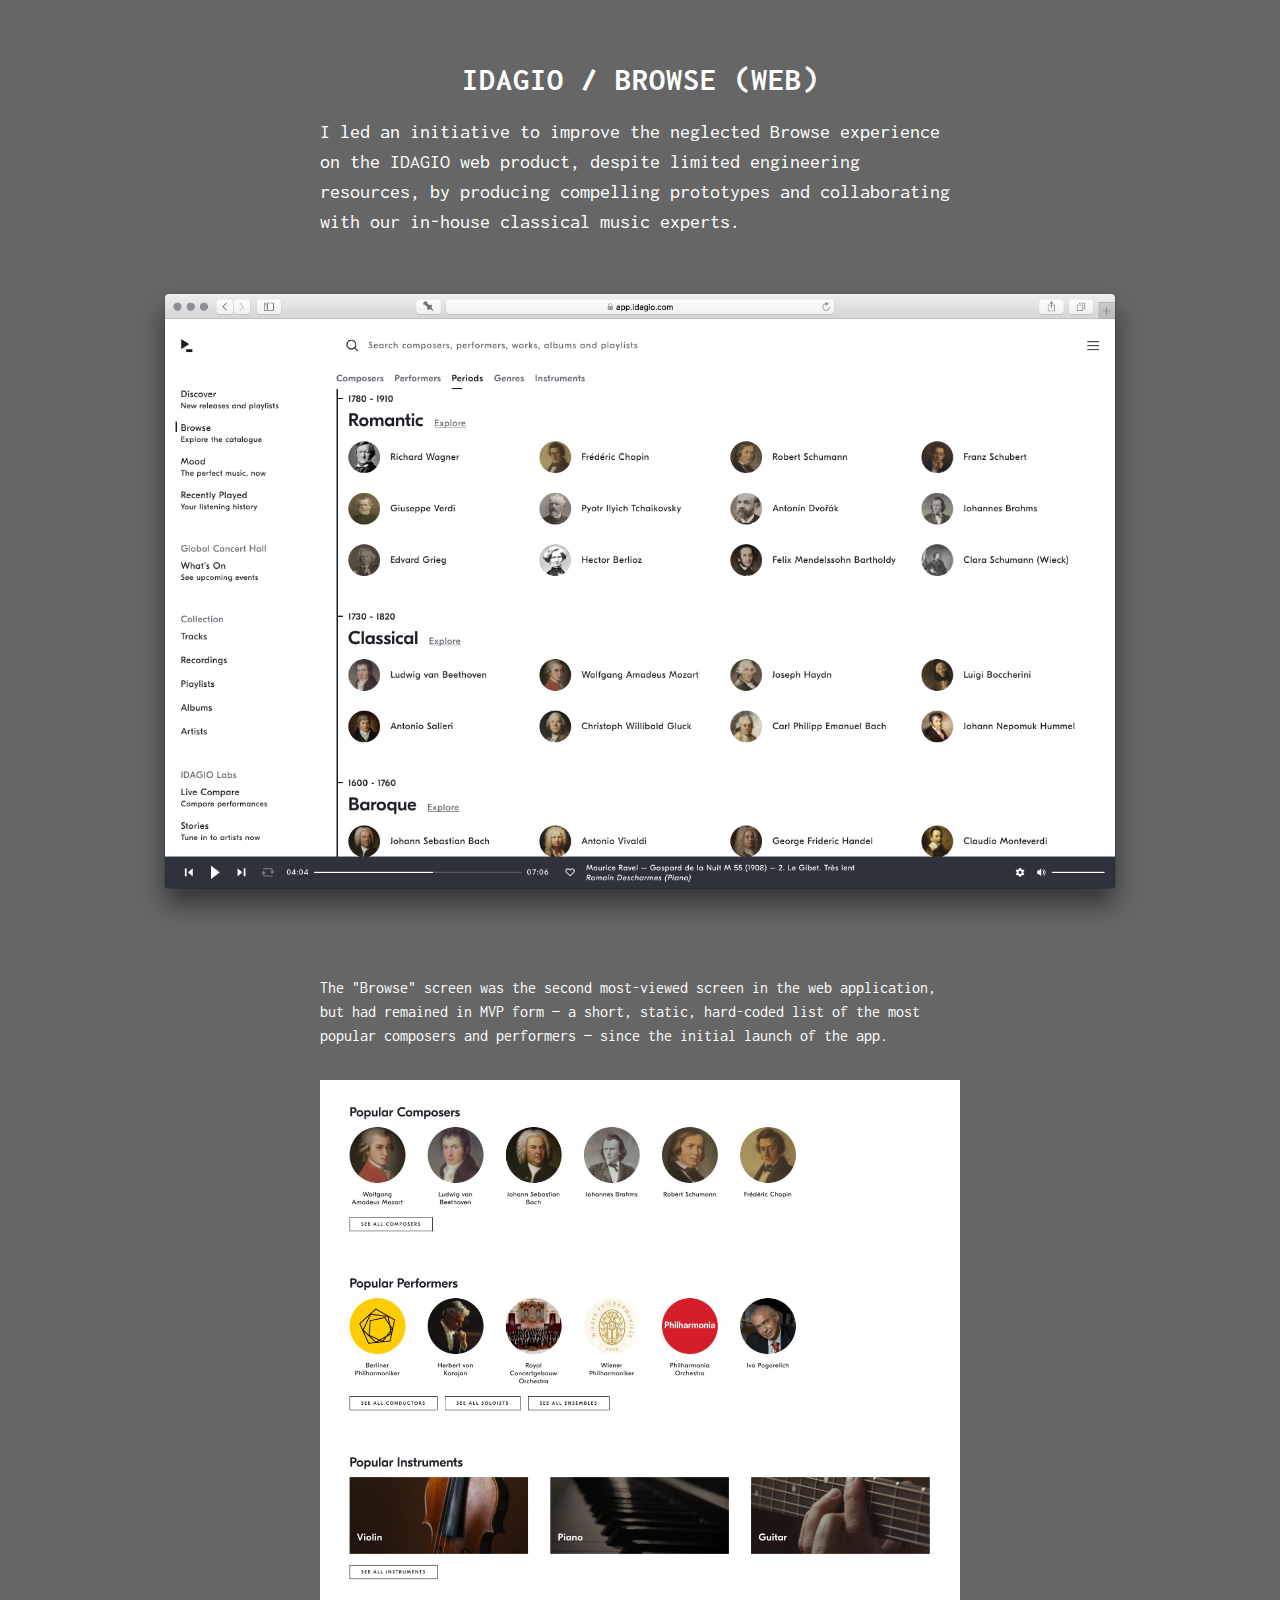
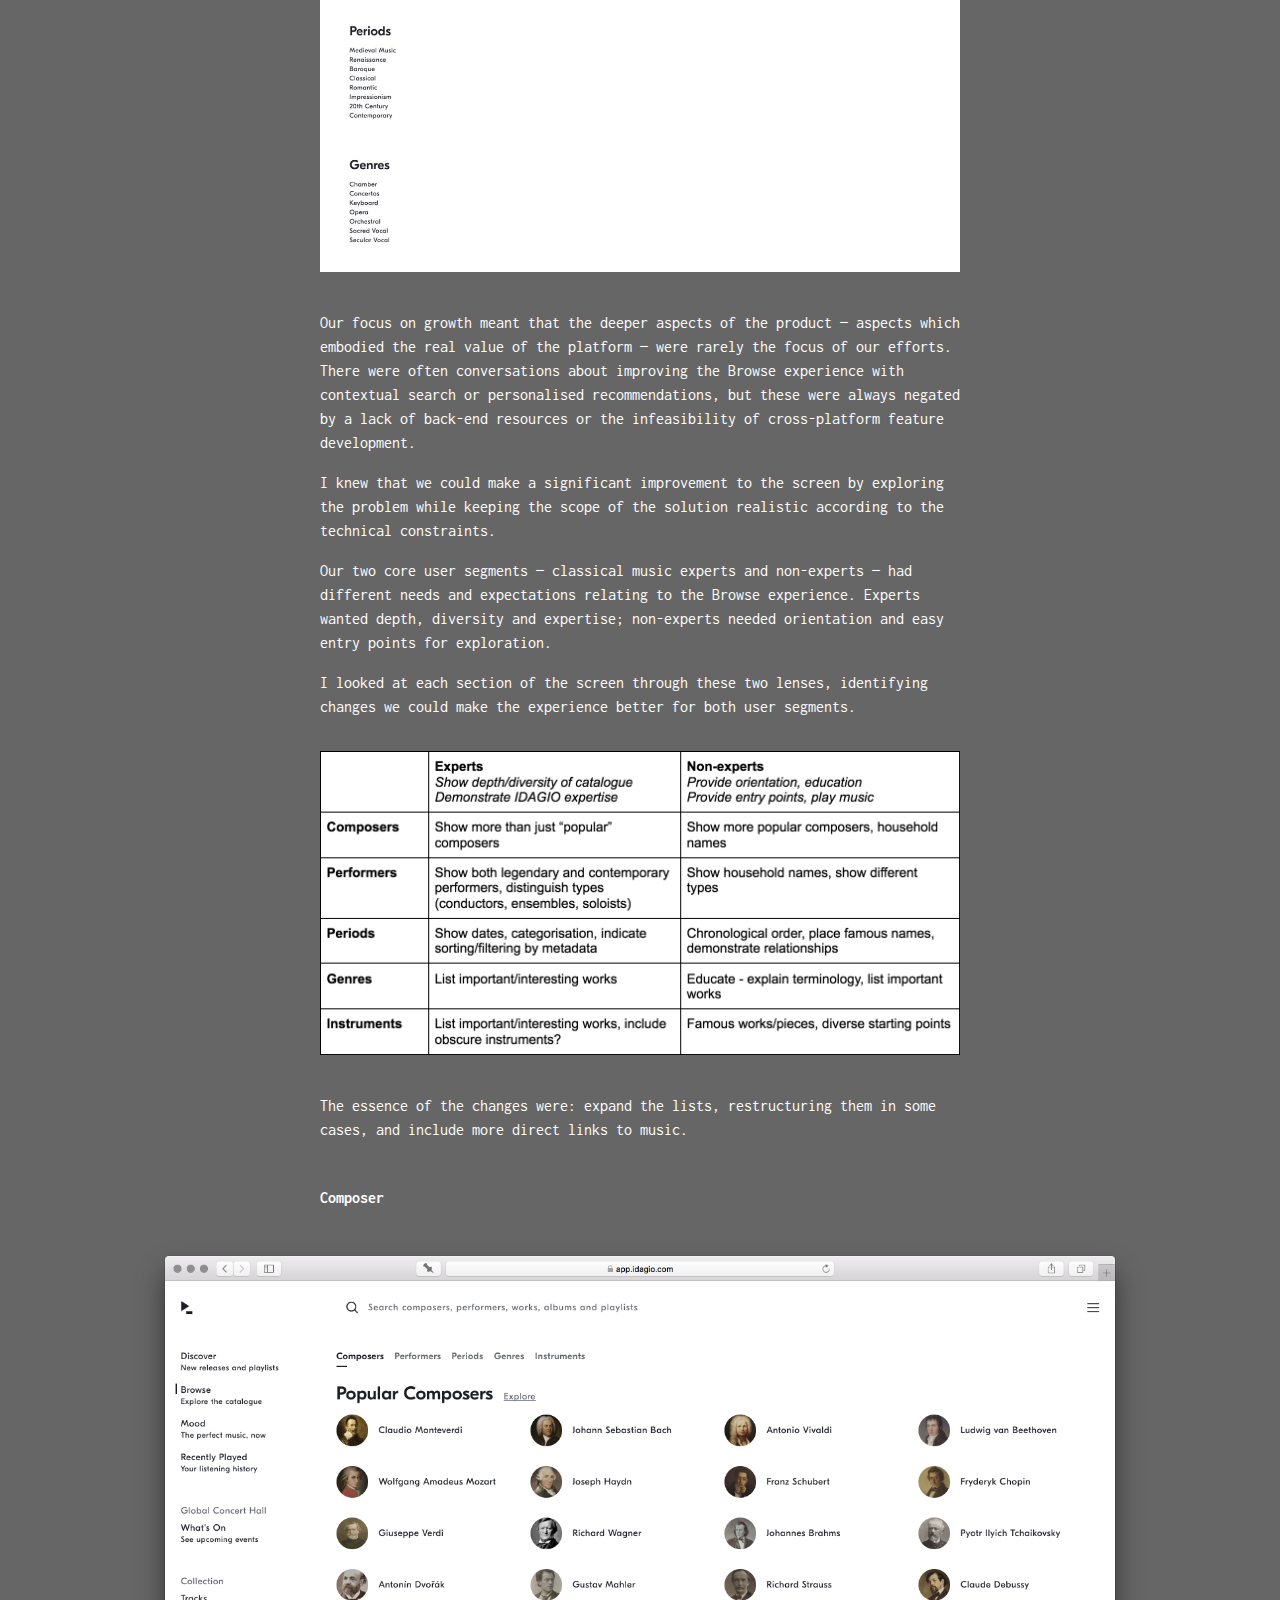
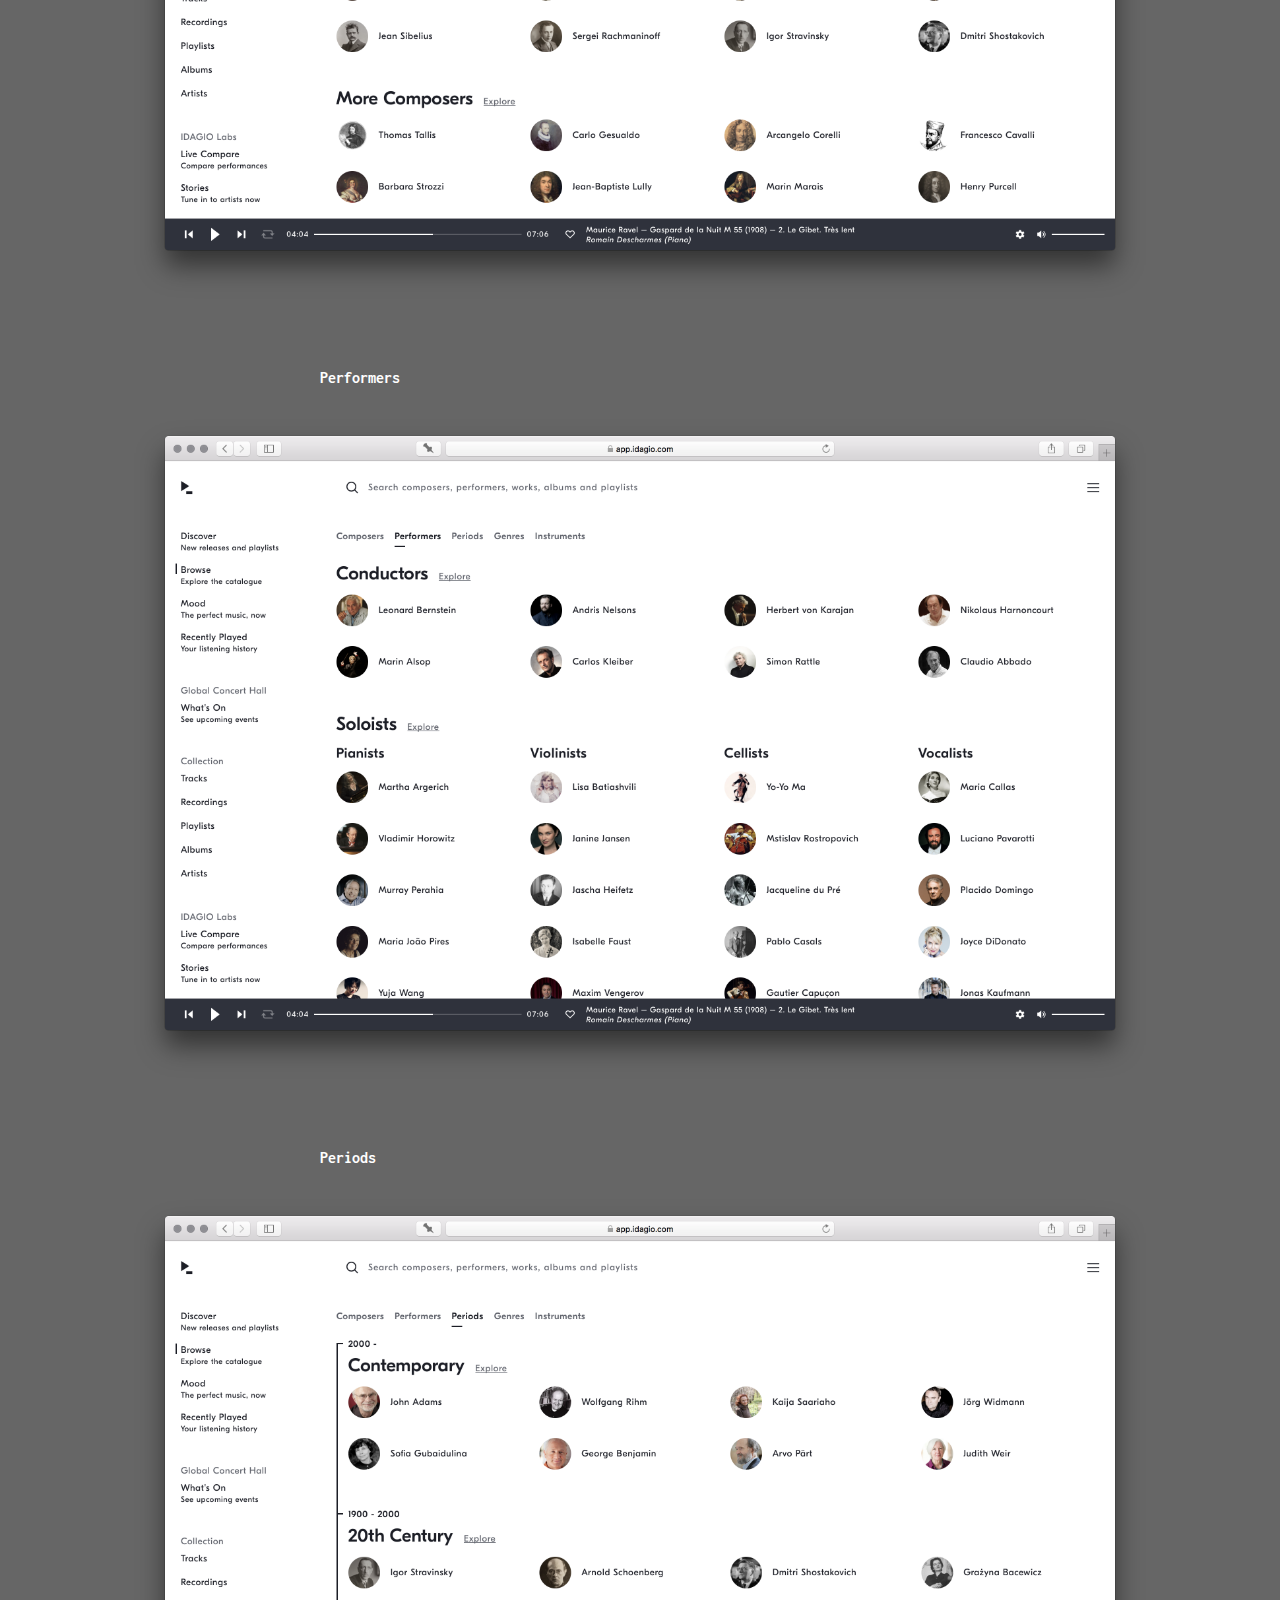
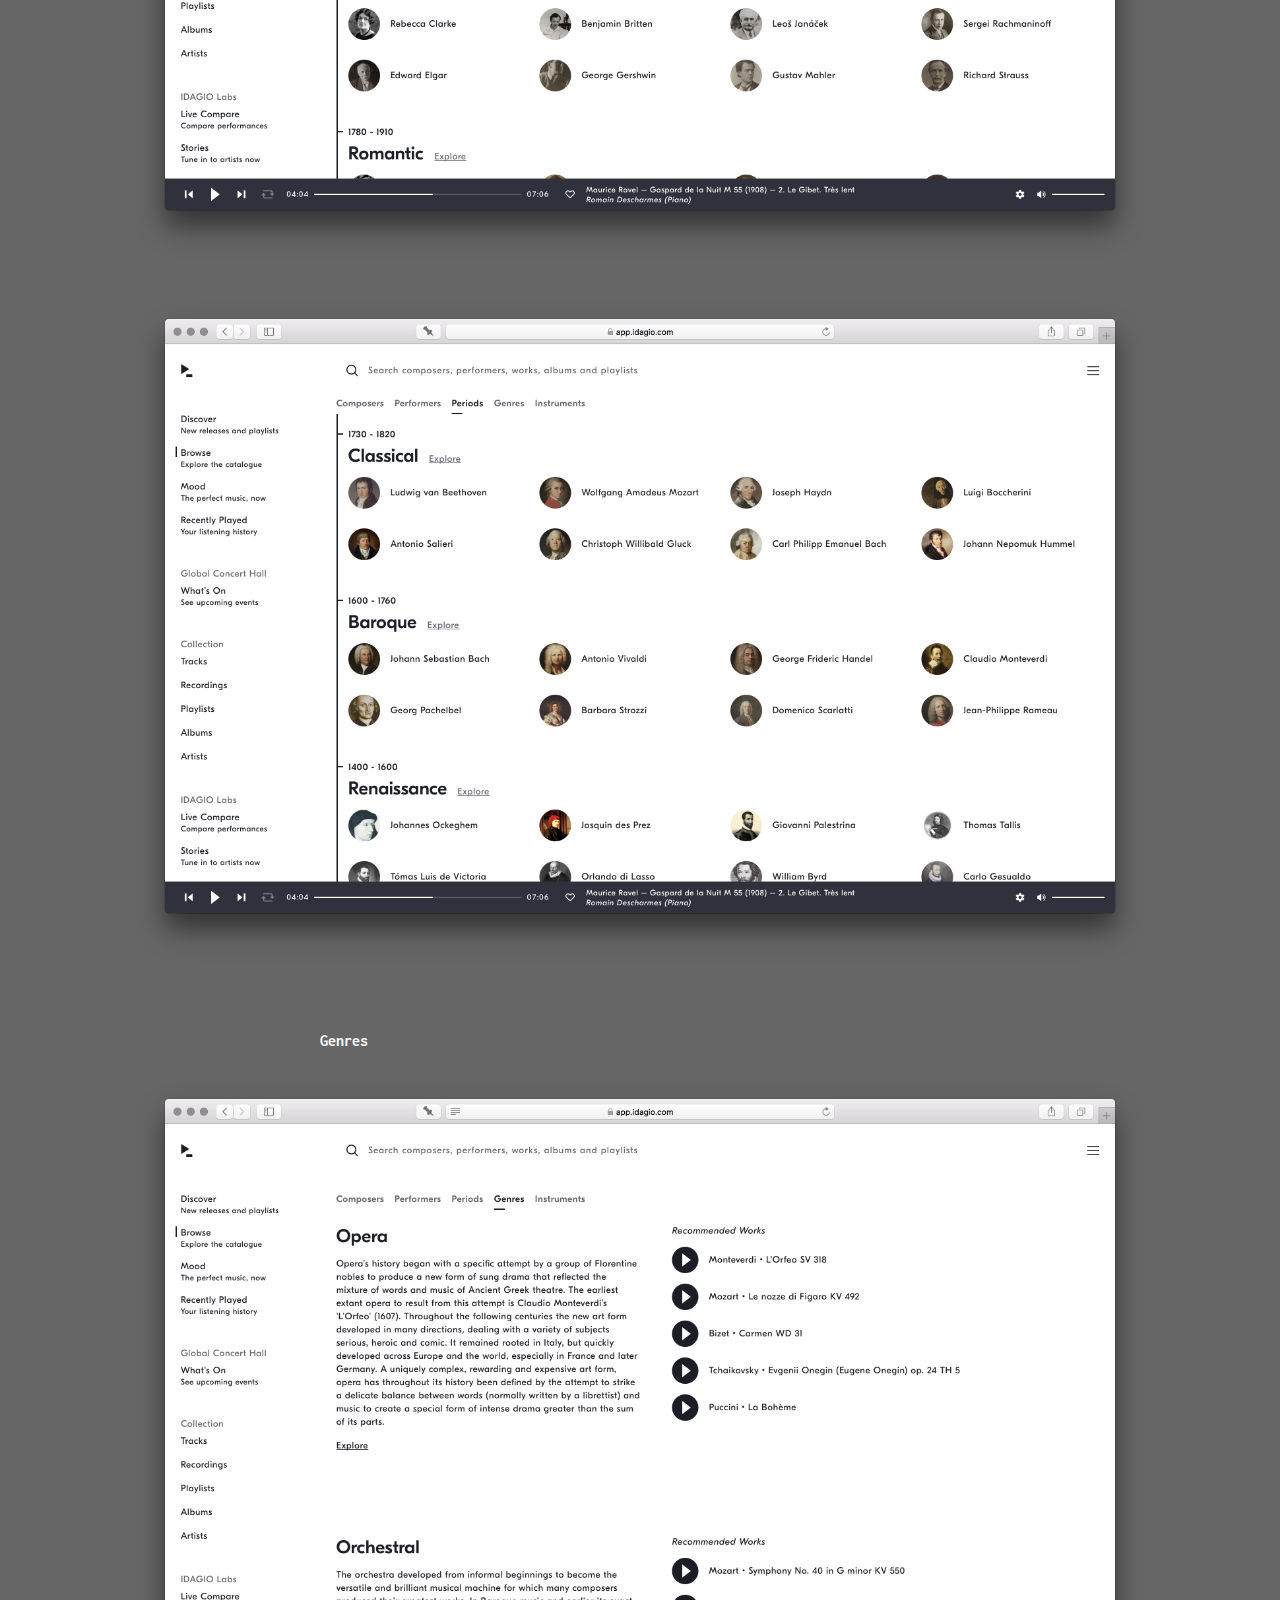
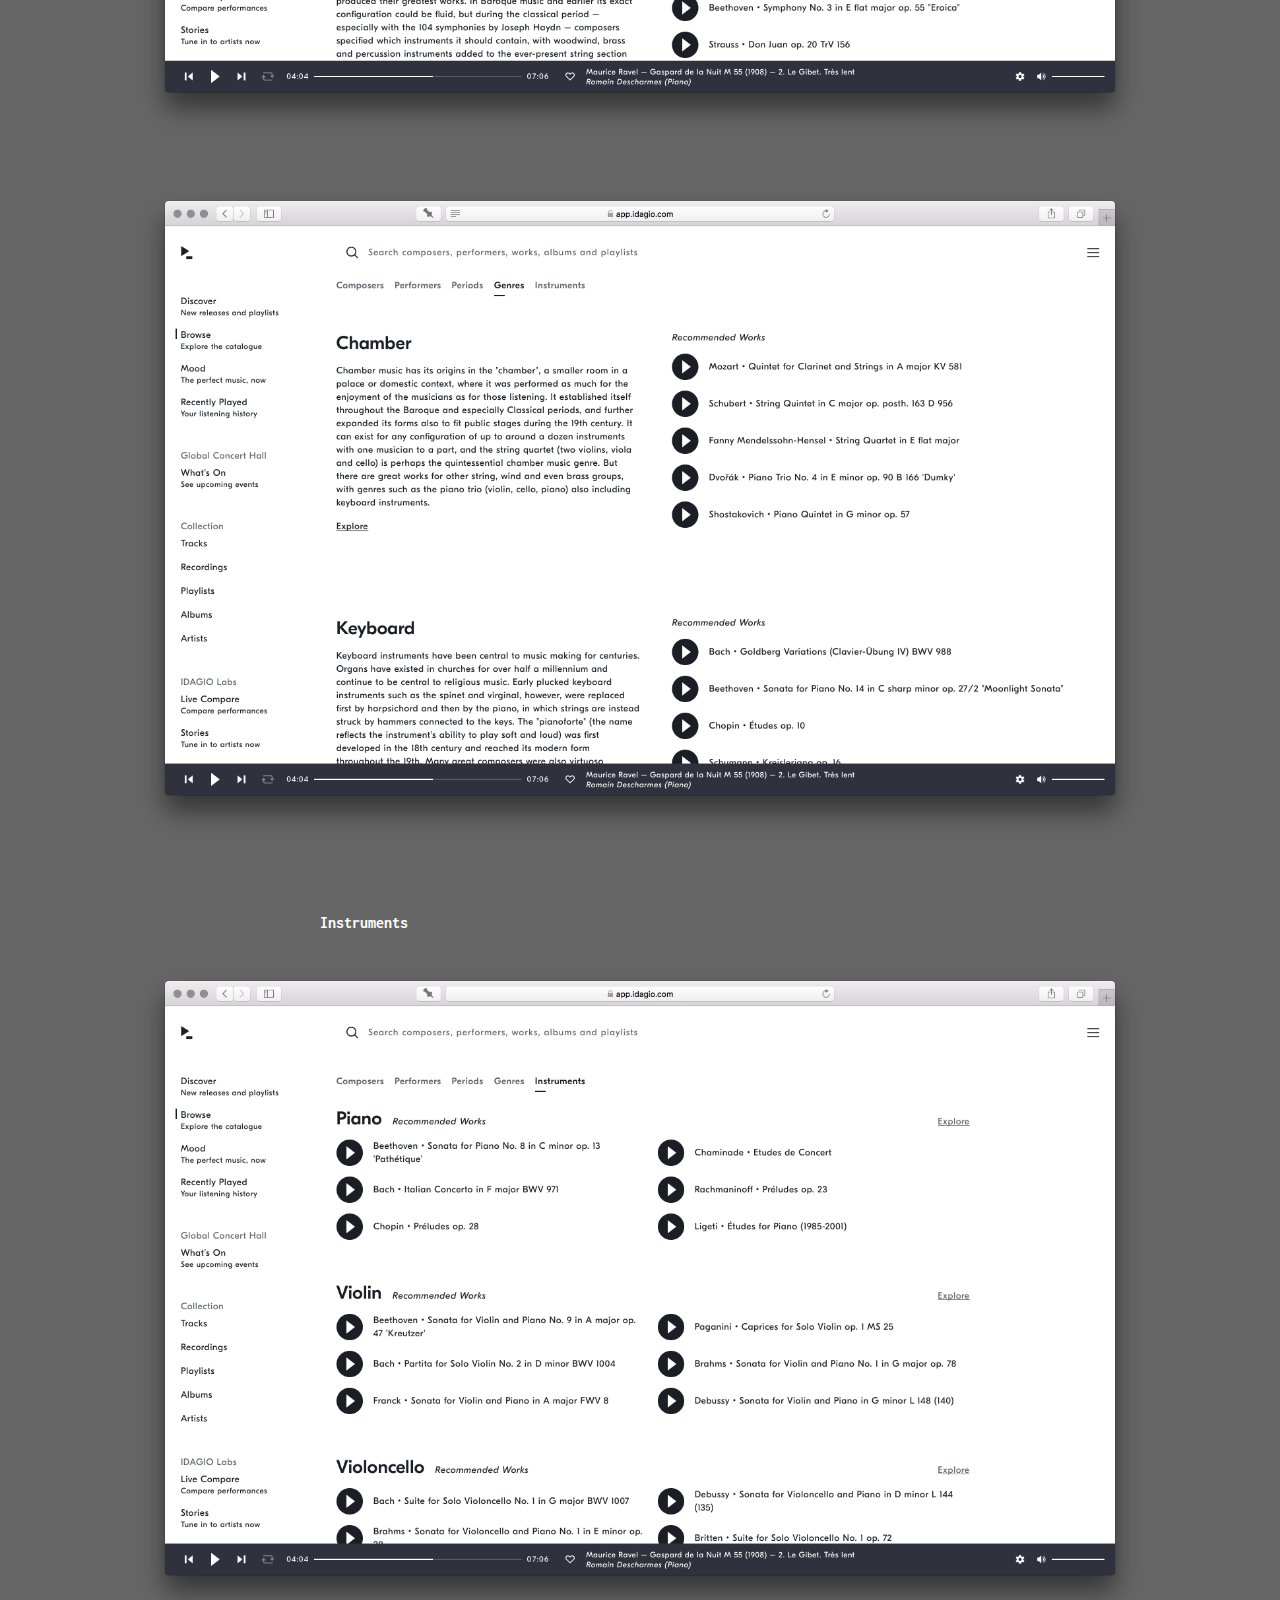
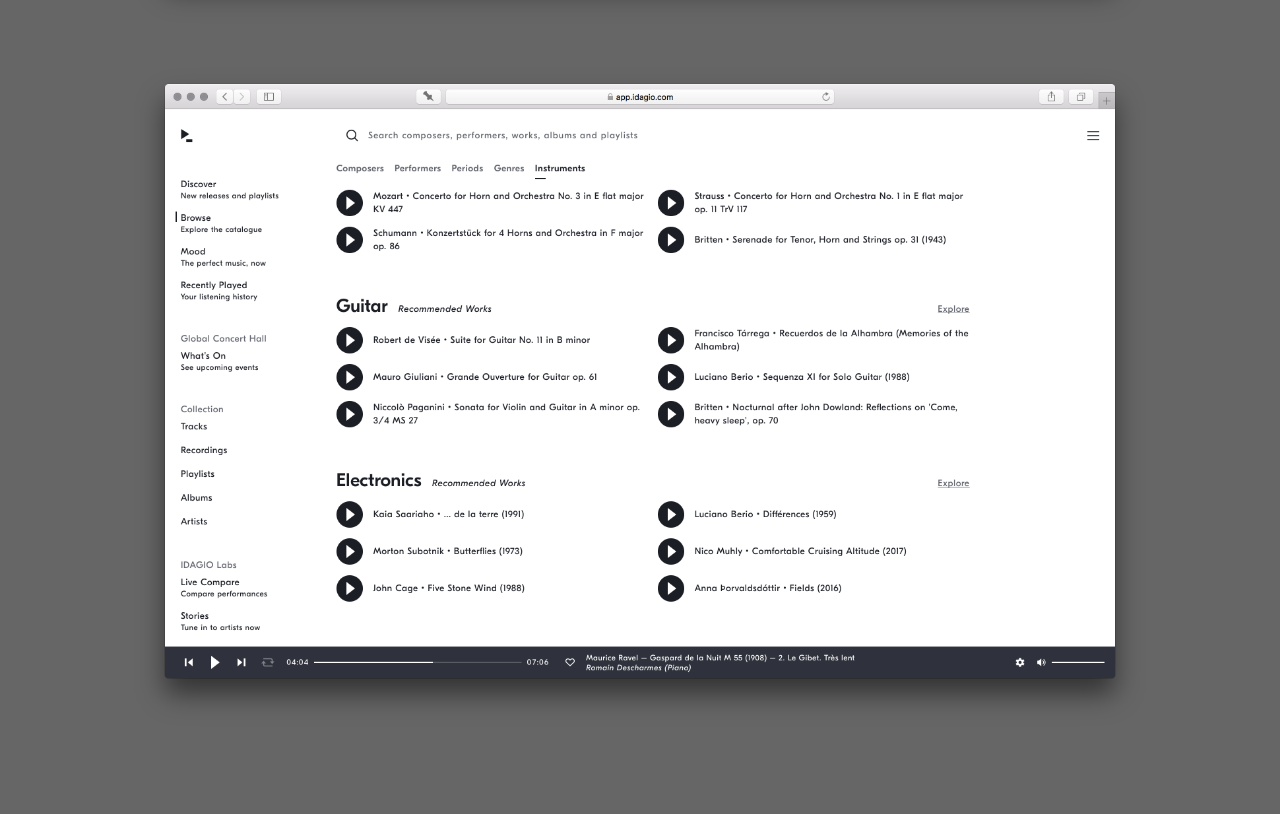
==== commit fdd8bd76: "Update Browse project" ====
--- a/browse-web/index.html
+++ b/browse-web/index.html
@@ -36,49 +36,26 @@
     <h1>IDAGIO / Browse (Web)</h1>
 
     <p class="large">I led an initiative to improve the neglected Browse experience on the IDAGIO web product, despite limited engineering resources, by producing compelling prototypes and collaborating with our in-house classical music experts.</p>
-<!--
-    <h2>Problem:</h2>
-    <p>The "Browse" screen was the second most-viewed screen in the web application, but had remained in MVP form — a short, static, hard-coded list of mainstream composers and performers — since the initial launch of the app.</p>
-    <p>IDAGIO's focus on growth, onboarding and first-time experience meant that the deeper aspects of the product — aspects which embodied the real value of the platform — were rarely the focus of our efforts. There were often conversations about improving the Browse experience with contextual search or personalised recommendations, but these were always negated by a lack of back-end resources or the infeasibility of cross-platform collaboration.</p>
-    <p>I knew that we could make a significant improvement to the screen just by increasing the number of links to artists and music. Given my familiary with the web codebase, I knew that the development work would be manageable if the layout and content were clearly defined.</p>
+    <img src="img/cover.png" />
+    <p>The "Browse" screen was the second most-viewed screen in the web application, but had remained in MVP form — a short, static, hard-coded list of the most popular composers and performers — since the initial launch of the app.</p>
+    <p><img src="img/before.png" /></p>
+    <p>Our focus on growth meant that the deeper aspects of the product — aspects which embodied the real value of the platform — were rarely the focus of our efforts. There were often conversations about improving the Browse experience with contextual search or personalised recommendations, but these were always negated by a lack of back-end resources or the infeasibility of cross-platform feature development.</p>
+    <p>I knew that we could make a significant improvement to the screen by exploring the problem while keeping the scope of the solution realistic according to the technical constraints.</p>
+    <p>Our two core user segments — classical music experts and non-experts — had different needs and expectations relating to the Browse experience. Experts wanted depth, diversity and expertise; non-experts needed orientation and easy entry points for exploration.</p>
+    <p>I looked at each section of the screen through these two lenses, identifying changes we could make the experience better for both user segments.</p>
+    <p><img src="img/matrix.png" /></p>
+    <p>The essence of the changes were: expand the lists, restructuring them in some cases, and include more direct links to music.</p>
 
-    <h2>Goals:</h2>
-    <ol>
-      <li>Showcase the breadth and depth of the catalogue, and to illustrate IDAGIO's USP, the possibility to browse by classical-specific metadata.</li>
-      <li>Create diverse entry points to the catalogue, and numerous ways to play music immediately.</li>
-      <li>Educate newcomers by showing periods, epochs and genres in an intuitive and informative layout.</li>
-      <li>Promote diversity: contemporary or lesser-known artists, non-white and non-male artists, more obscure instrumentation, etc.</li>
-    </ol>
-
-    <h2>Constraints:</h2>
-    <p>We were unable to create new API endpoints or display content dynamically, so the displayed content would have to be curated manually and remain static.<p>
-    <p>We were unable to simultenously update the experience on the mobile apps, which meant that the experience would be inconsistent across platforms. We understood, however, that listeners used the web and mobile apps in different contexts and with different goals. We hoped that improving the web experience would inform future changes on mobile.</p>
-
-    <h2>Process:</h2>
-    <ol>
-      <li>I mapped out a new structure for the Browse screen based on the core metadata aspects — Composers, Performers, Periods, Genres, Instruments — each aspect having its own page in the new layout.</li>
-      <li>I created hi-fidelity screen designs for each page, populated with realistic content, in order to solicit useful feedback from our in-house classical music aficionados.</li>
-      <li>I presented the screen designs to diverse members of the team in order to validate my ideas and gather constructive feedback. The response was largely positive and many team members were energised by the prospect of improving the core experience.</li>
-      <li>I updated the designs based on the feedback, and spoke with the web engineers about the technical implementation. We were able to discuss responsive layouts and the trade-offs of hard-coding content quickly and informally, and they agreed to take on the work.</li>
-      <li>I then spoke with the leaders of the content and editorial teams to ask for their help in defining the right content to show. We identified specific team members with specialist domain knowledge who could build lists of artists and music according to their own criteria.</li>
-      <li>I created a template spreadsheet to allow the team to enter the content easily, with consistent formatting, with all the necessary data for the web engineers to implement easily.</li>
-      <li>The web engineers were able to begin building the pages while the content lists were being built. The whole development phase took around two weeks.</li>
-    </ol>
--->
-    <h2>Composers</h2>
+    <h2>Composer</h2>
     <img src="img/01.png" />
-
     <h2>Performers</h2>
     <img src="img/02.png" />
-
     <h2>Periods</h2>
     <img src="img/03.png" />
     <img src="img/04.png" />
-
     <h2>Genres</h2>
     <img src="img/05.png" />
     <img src="img/06.png" />
-
     <h2>Instruments</h2>
     <img src="img/07.png" />
     <img src="img/08.png" />
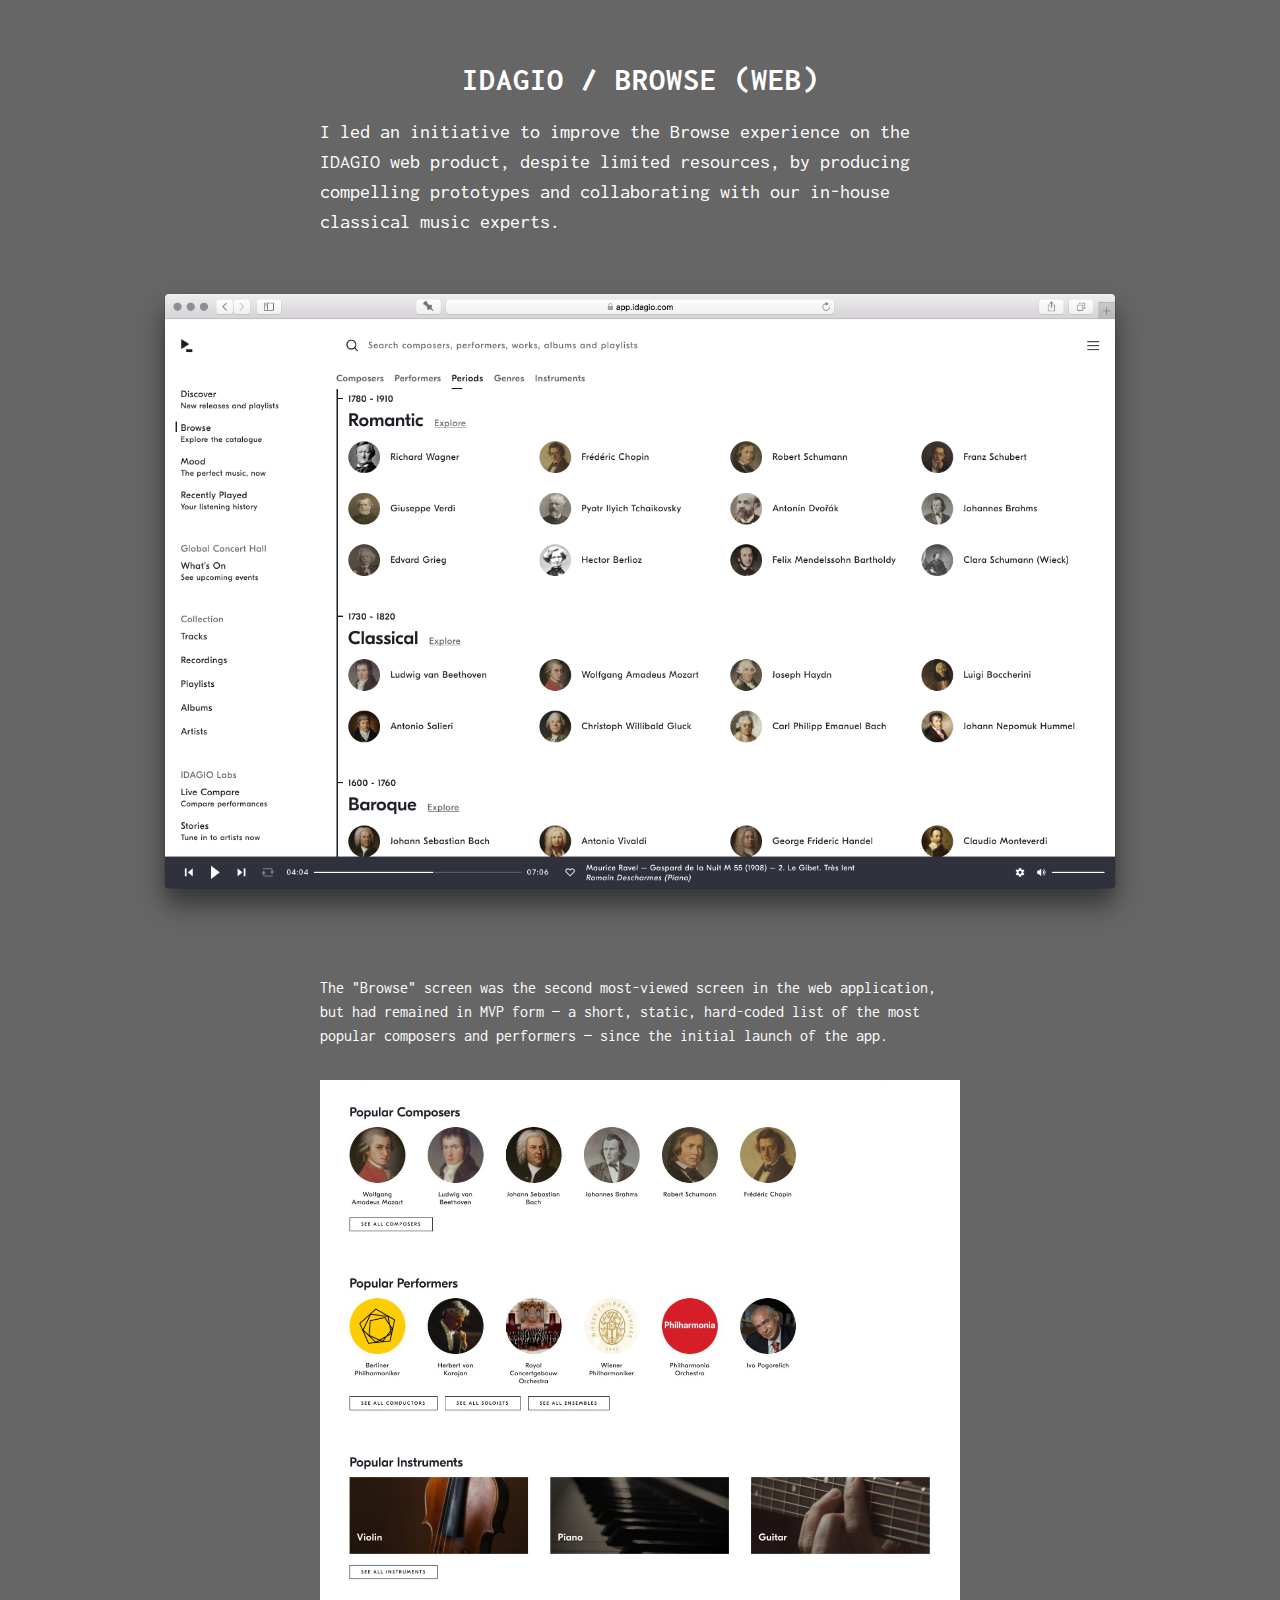
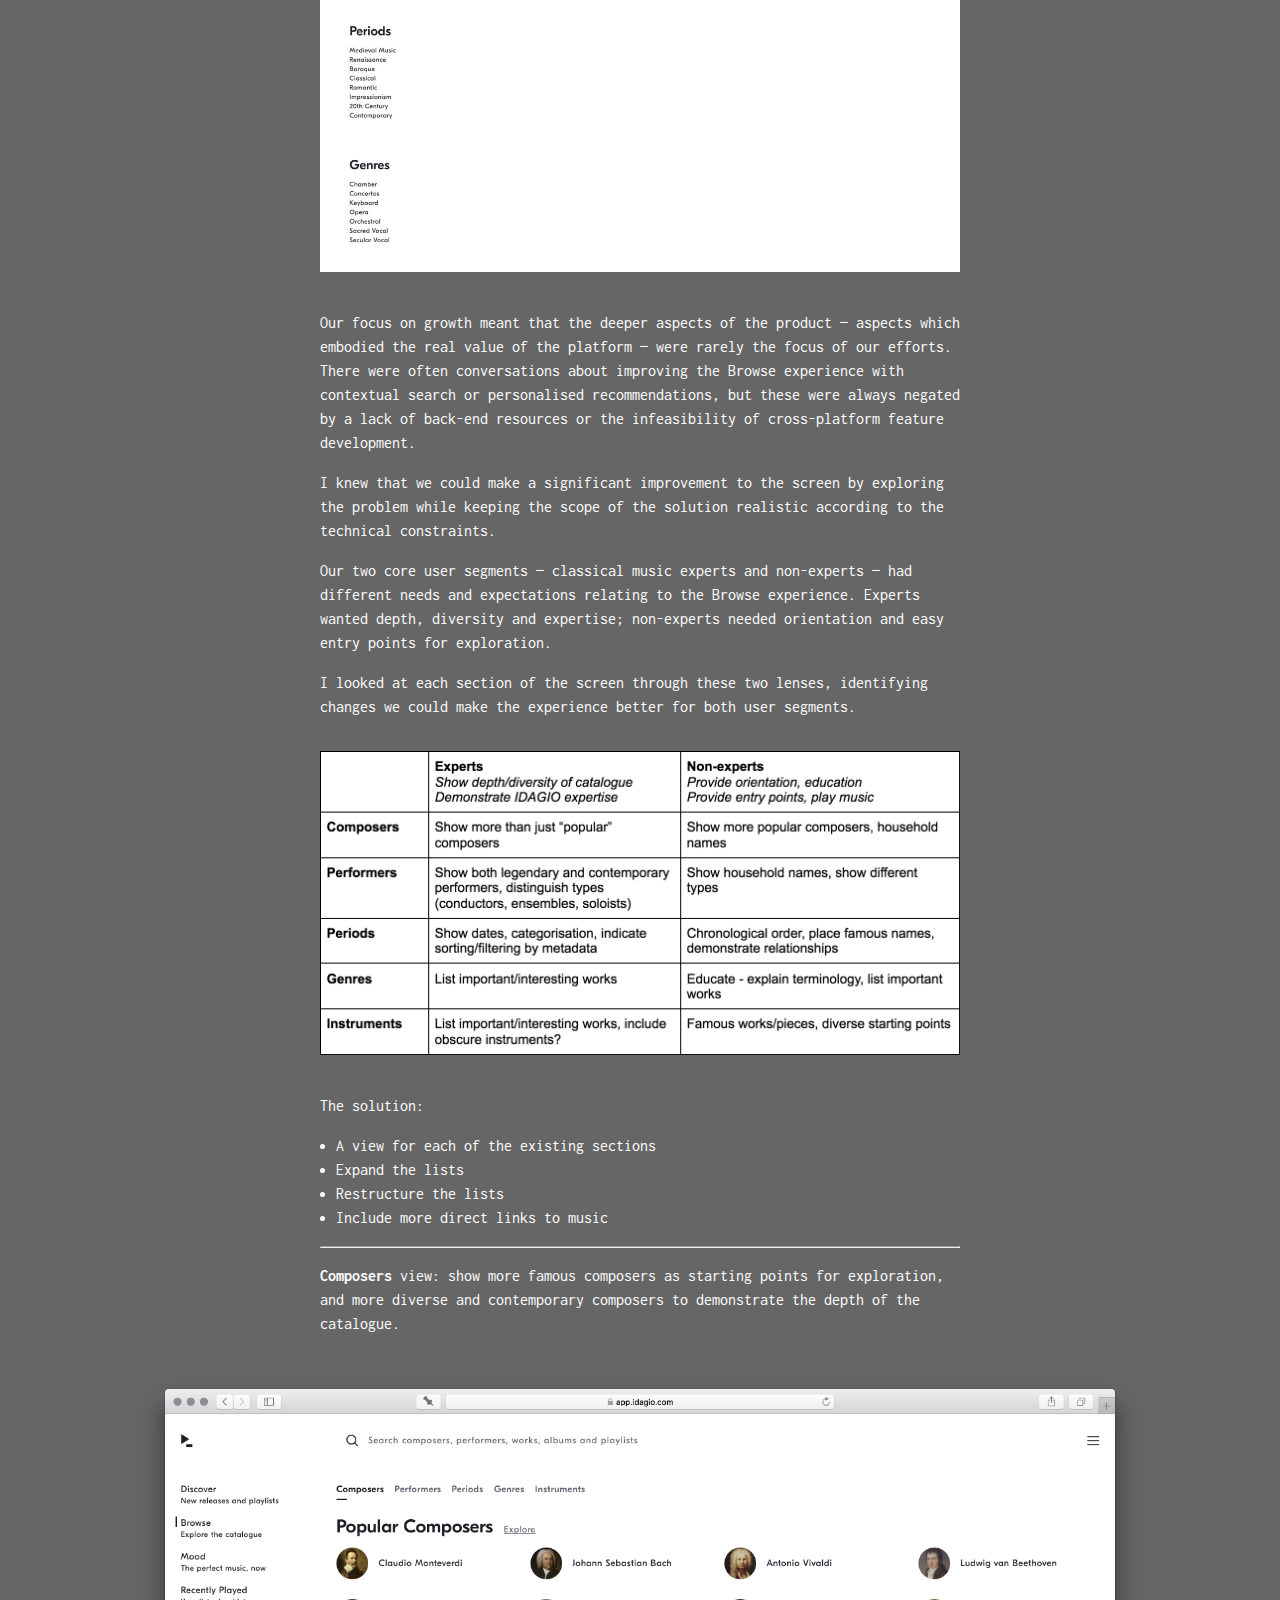
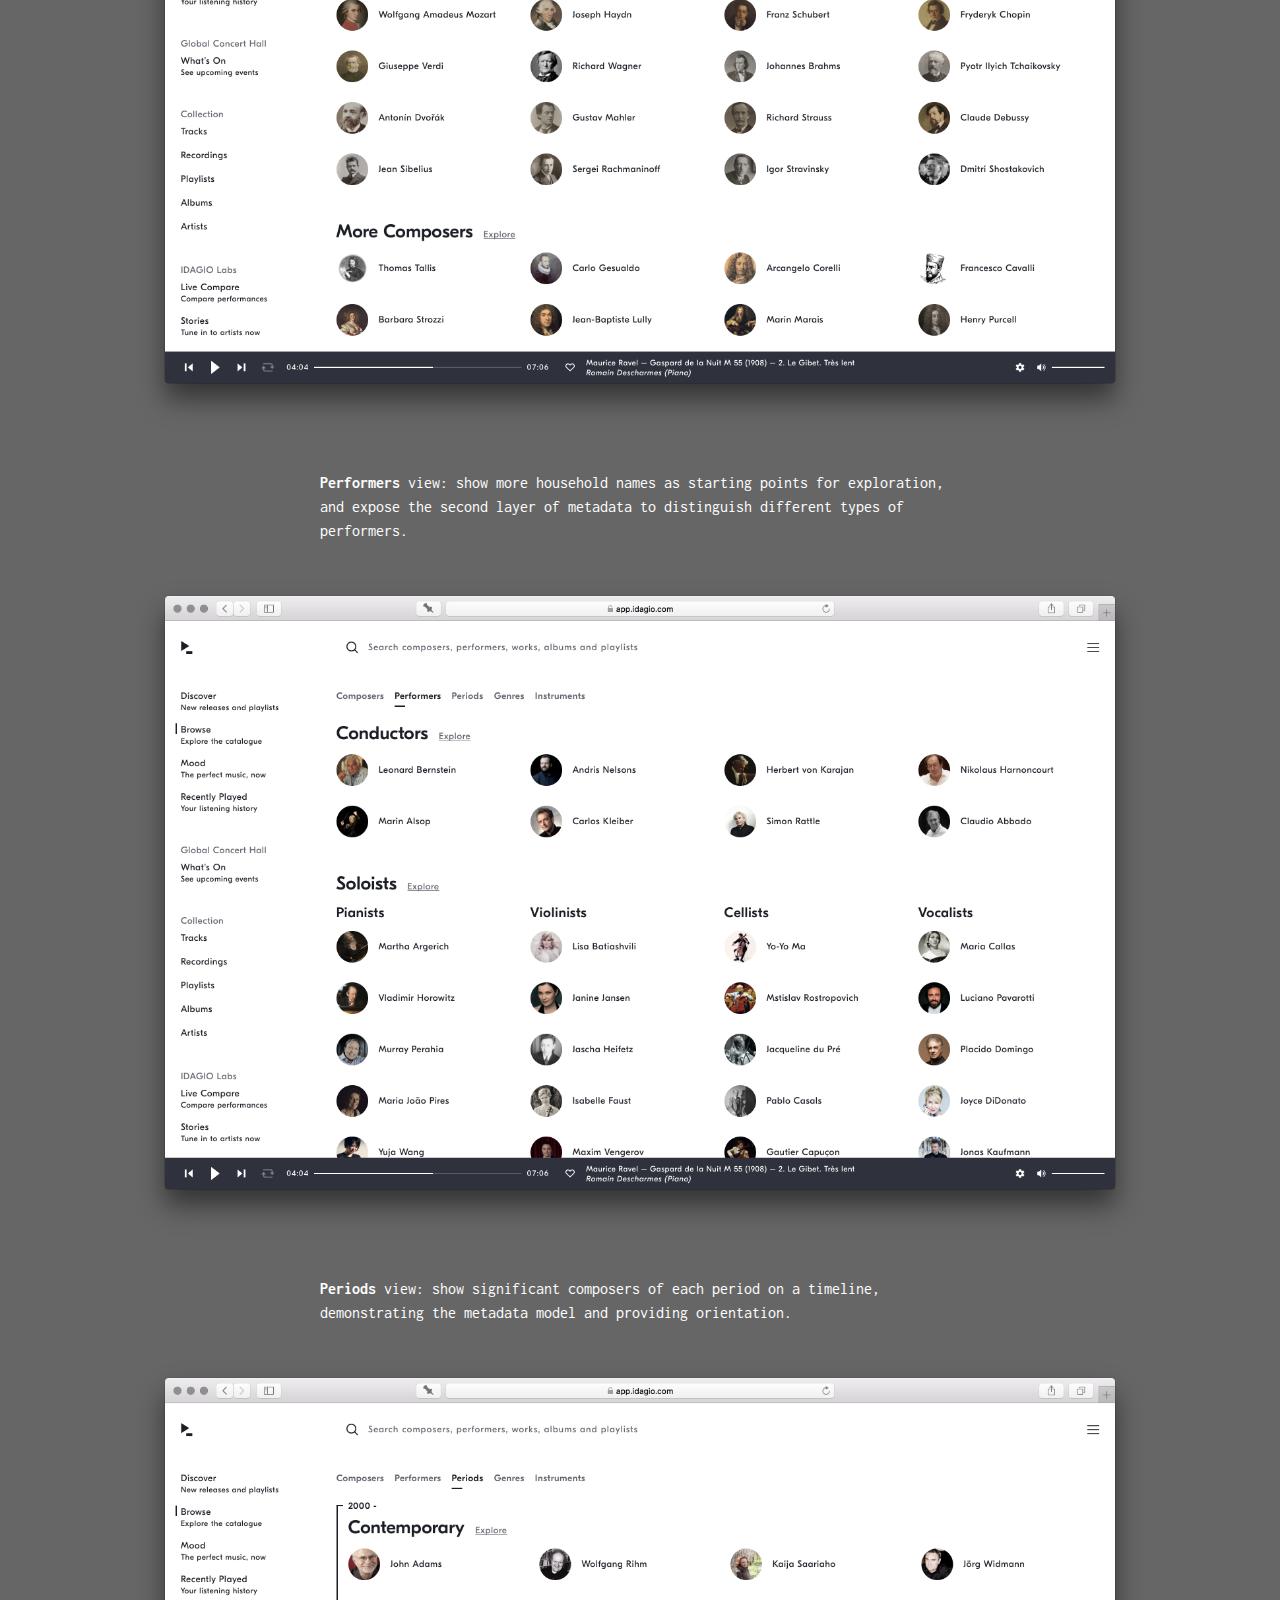
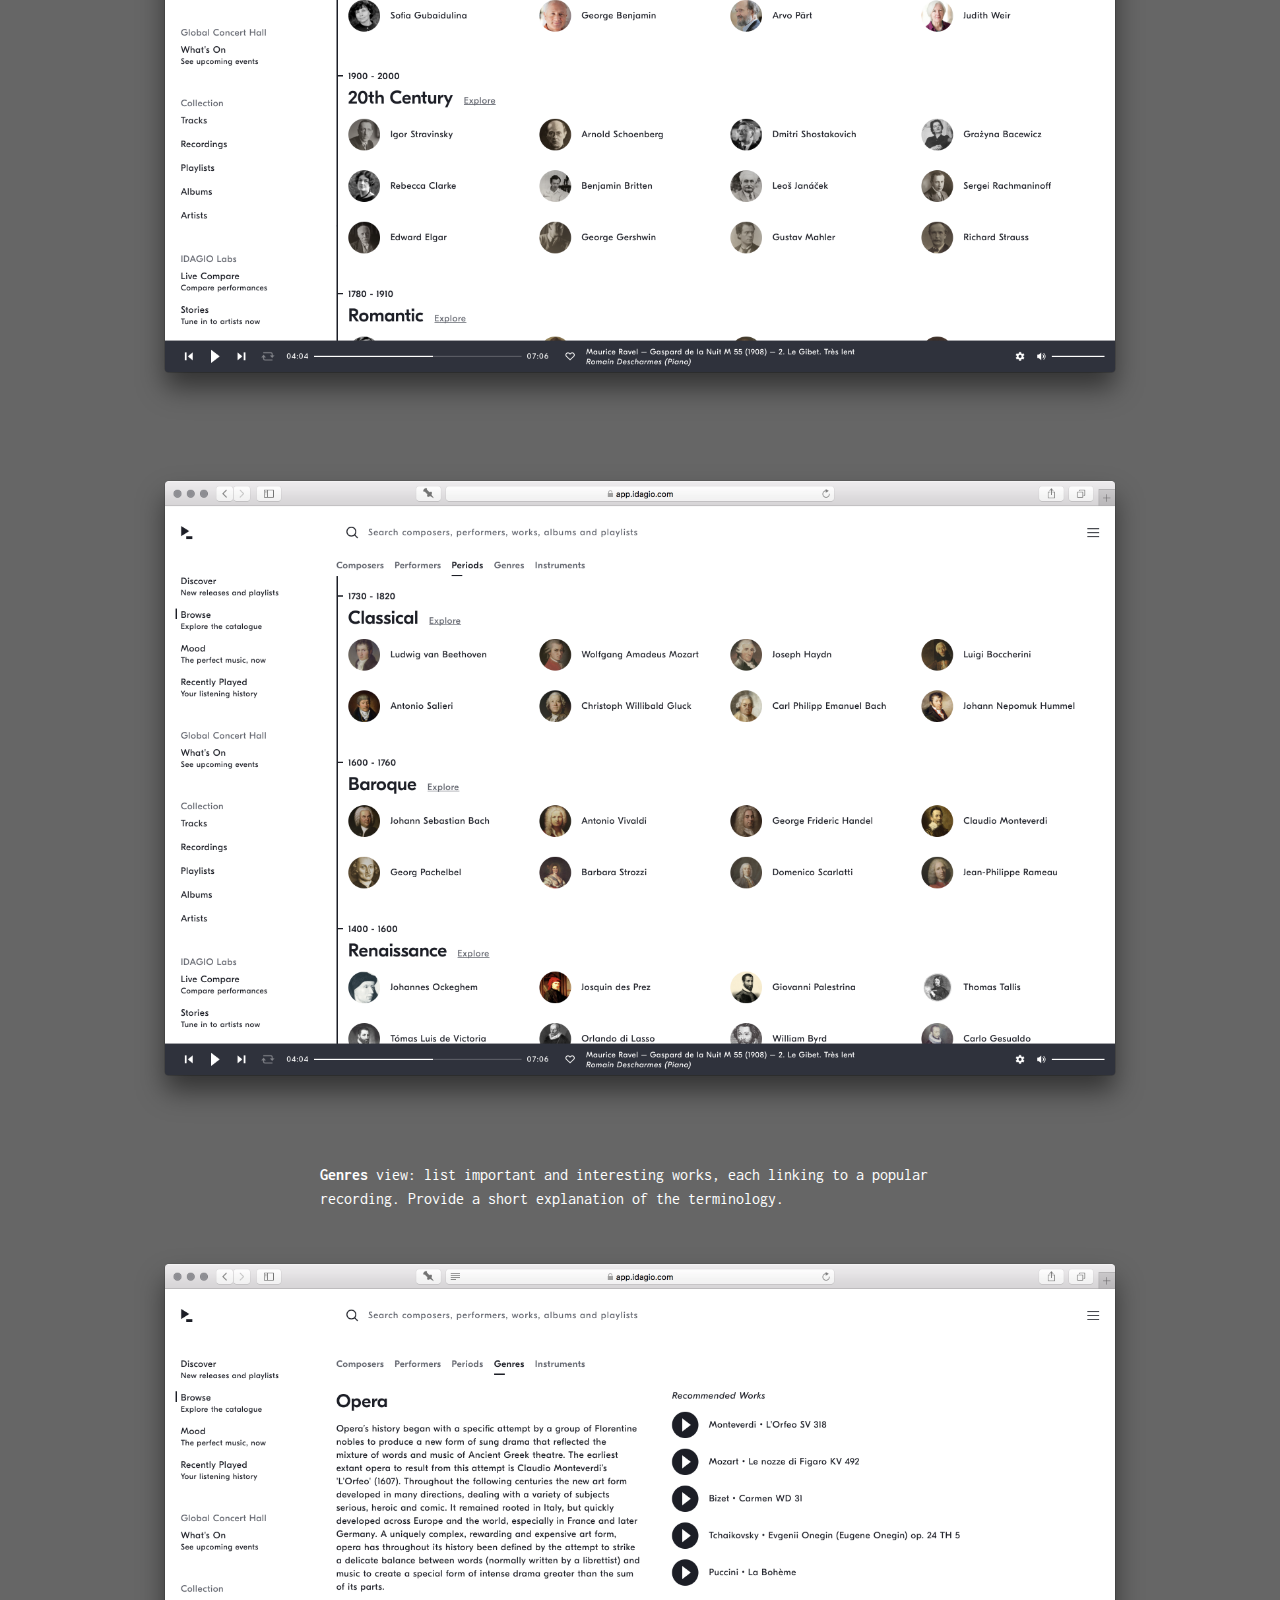
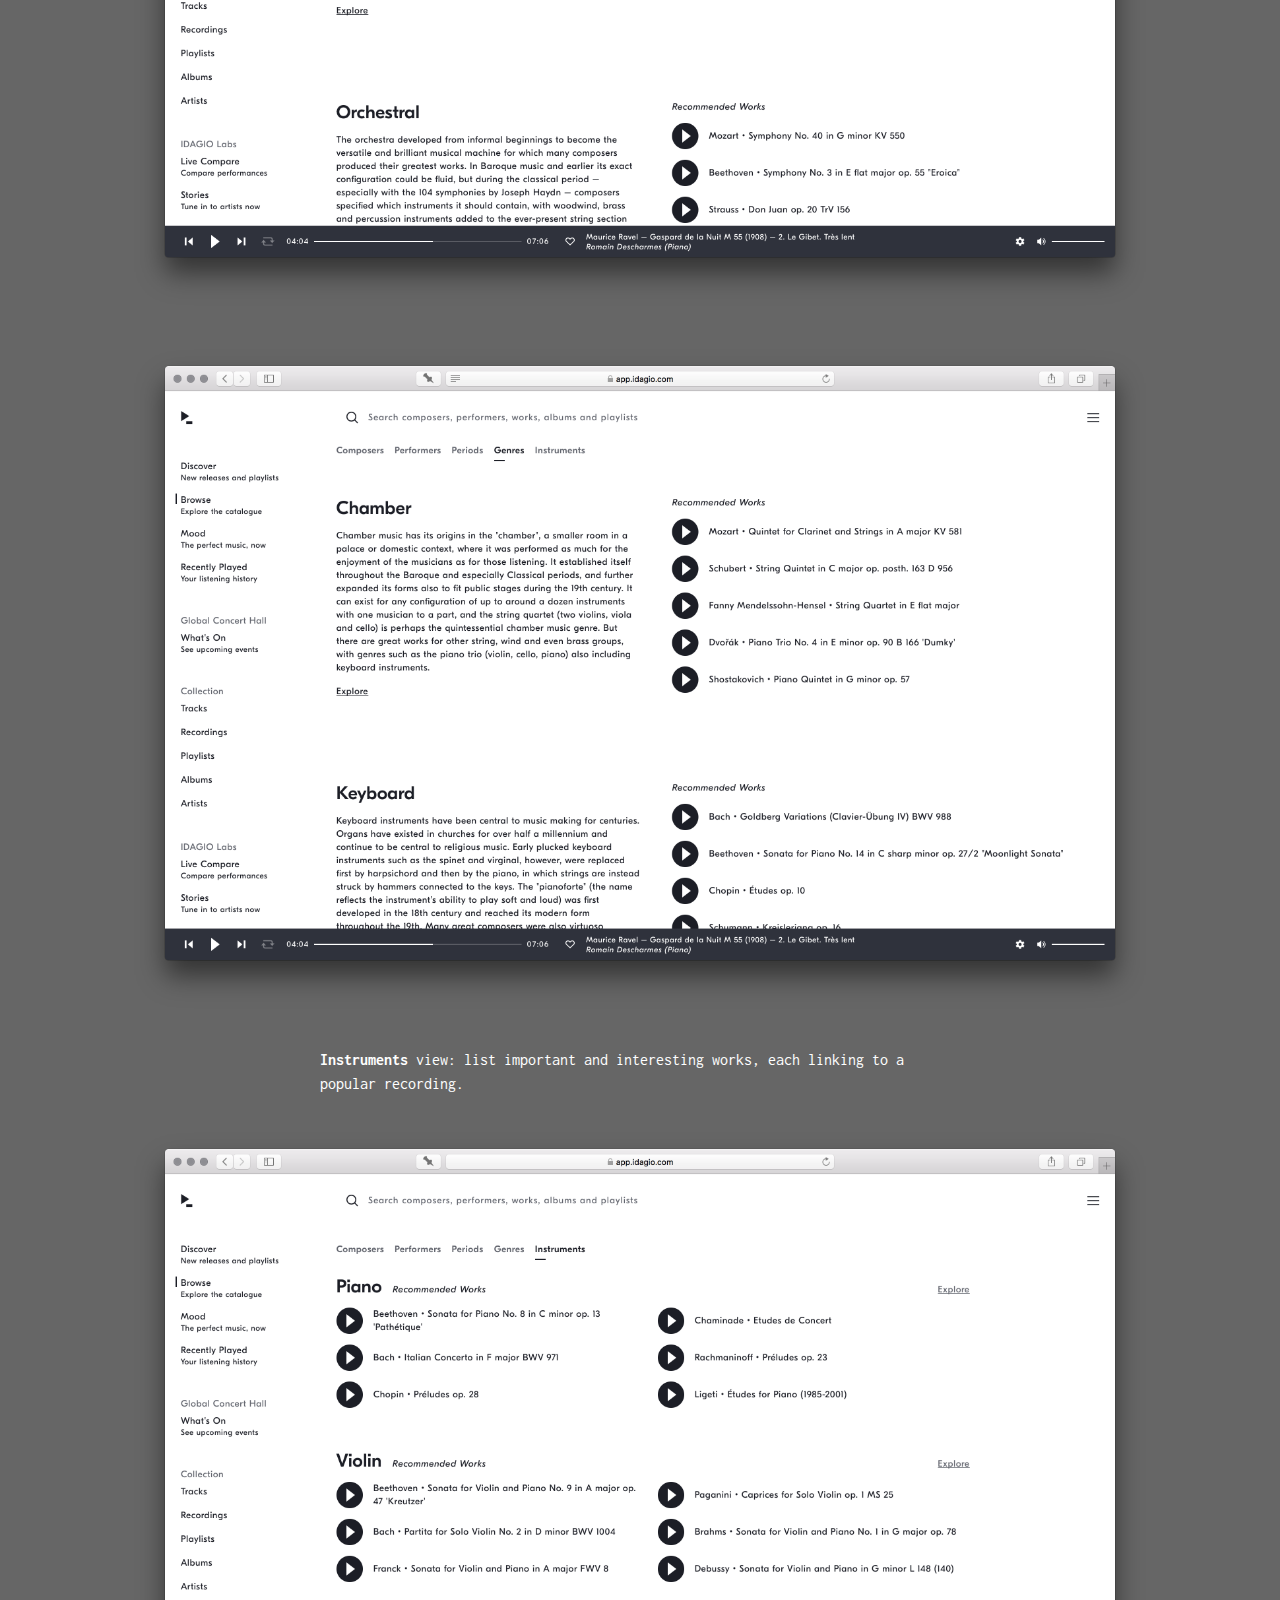
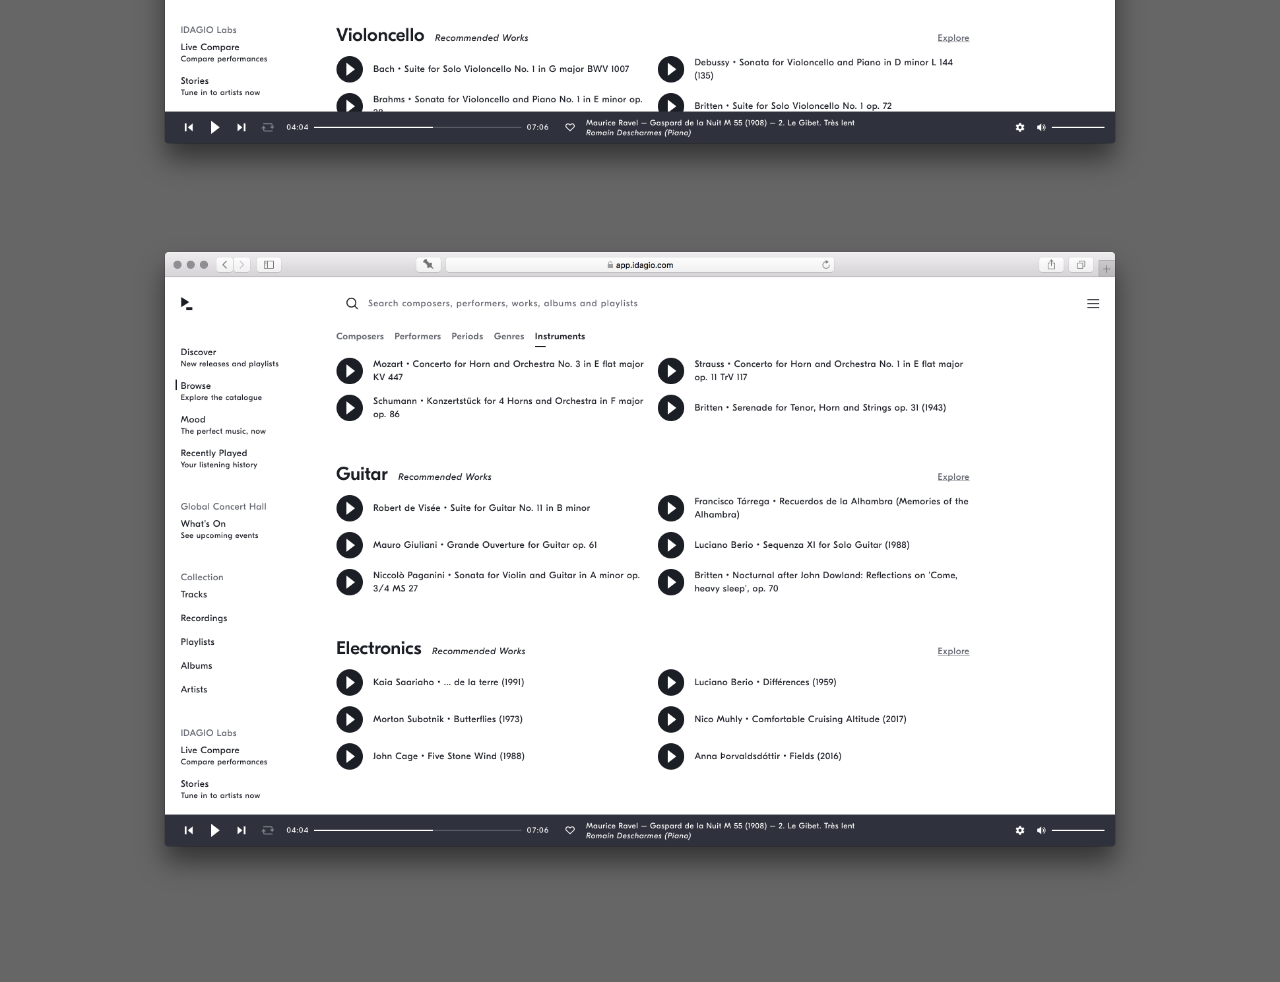
==== commit 7f253cc7: "Update Browse project" ====
--- a/browse-web/index.html
+++ b/browse-web/index.html
@@ -21,7 +21,7 @@
   text-align: center;
 }
 
-h2, p, ol {
+h2, p, ol, ul, hr {
   margin-left: auto;
   margin-right: auto;
   max-width: 40rem;
@@ -35,7 +35,7 @@
   <body>
     <h1>IDAGIO / Browse (Web)</h1>
 
-    <p class="large">I led an initiative to improve the neglected Browse experience on the IDAGIO web product, despite limited engineering resources, by producing compelling prototypes and collaborating with our in-house classical music experts.</p>
+    <p class="large">I led an initiative to improve the Browse experience on the IDAGIO web product, despite limited resources, by producing compelling prototypes and collaborating with our in-house classical music experts.</p>
     <img src="img/cover.png" />
     <p>The "Browse" screen was the second most-viewed screen in the web application, but had remained in MVP form — a short, static, hard-coded list of the most popular composers and performers — since the initial launch of the app.</p>
     <p><img src="img/before.png" /></p>
@@ -44,19 +44,26 @@
     <p>Our two core user segments — classical music experts and non-experts — had different needs and expectations relating to the Browse experience. Experts wanted depth, diversity and expertise; non-experts needed orientation and easy entry points for exploration.</p>
     <p>I looked at each section of the screen through these two lenses, identifying changes we could make the experience better for both user segments.</p>
     <p><img src="img/matrix.png" /></p>
-    <p>The essence of the changes were: expand the lists, restructuring them in some cases, and include more direct links to music.</p>
 
-    <h2>Composer</h2>
+    <p>The solution:</p>
+    <ul>
+      <li>A view for each of the existing sections</li>
+      <li>Expand the lists</li>
+      <li>Restructure the lists</li>
+      <li>Include more direct links to music</li>
+    </ul>
+    <hr>
+    <p><strong>Composers</strong> view: show more famous composers as starting points for exploration, and more diverse and contemporary composers to demonstrate the depth of the catalogue.</p>
     <img src="img/01.png" />
-    <h2>Performers</h2>
+    <p><strong>Performers</strong> view: show more household names as starting points for exploration, and expose the second layer of metadata to distinguish different types of performers.</p>
     <img src="img/02.png" />
-    <h2>Periods</h2>
+    <p><strong>Periods</strong> view: show significant composers of each period on a timeline, demonstrating the metadata model and providing orientation.</p>
     <img src="img/03.png" />
     <img src="img/04.png" />
-    <h2>Genres</h2>
+    <p><strong>Genres</strong> view: list important and interesting works, each linking to a popular recording. Provide a short explanation of the terminology.</p>
     <img src="img/05.png" />
     <img src="img/06.png" />
-    <h2>Instruments</h2>
+    <p><strong>Instruments</strong> view: list important and interesting works, each linking to a popular recording.</p>
     <img src="img/07.png" />
     <img src="img/08.png" />
   </body>
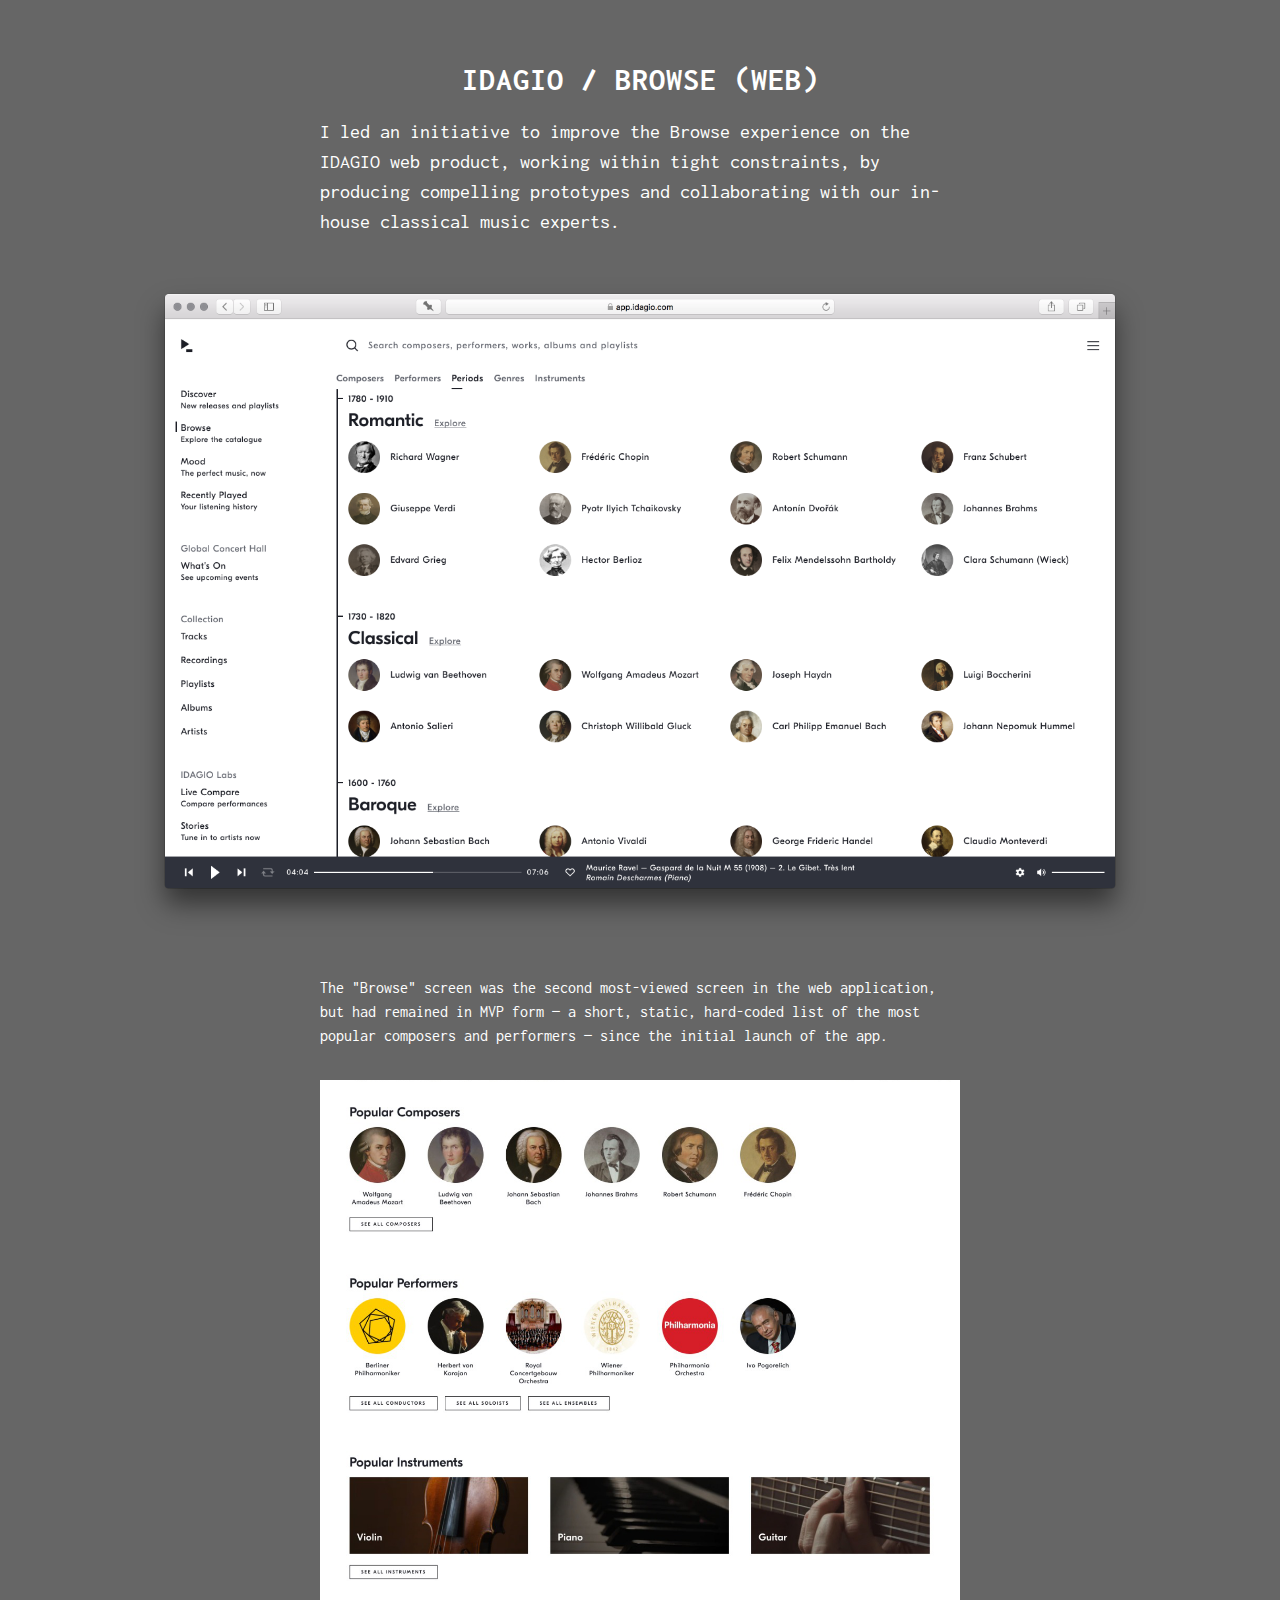
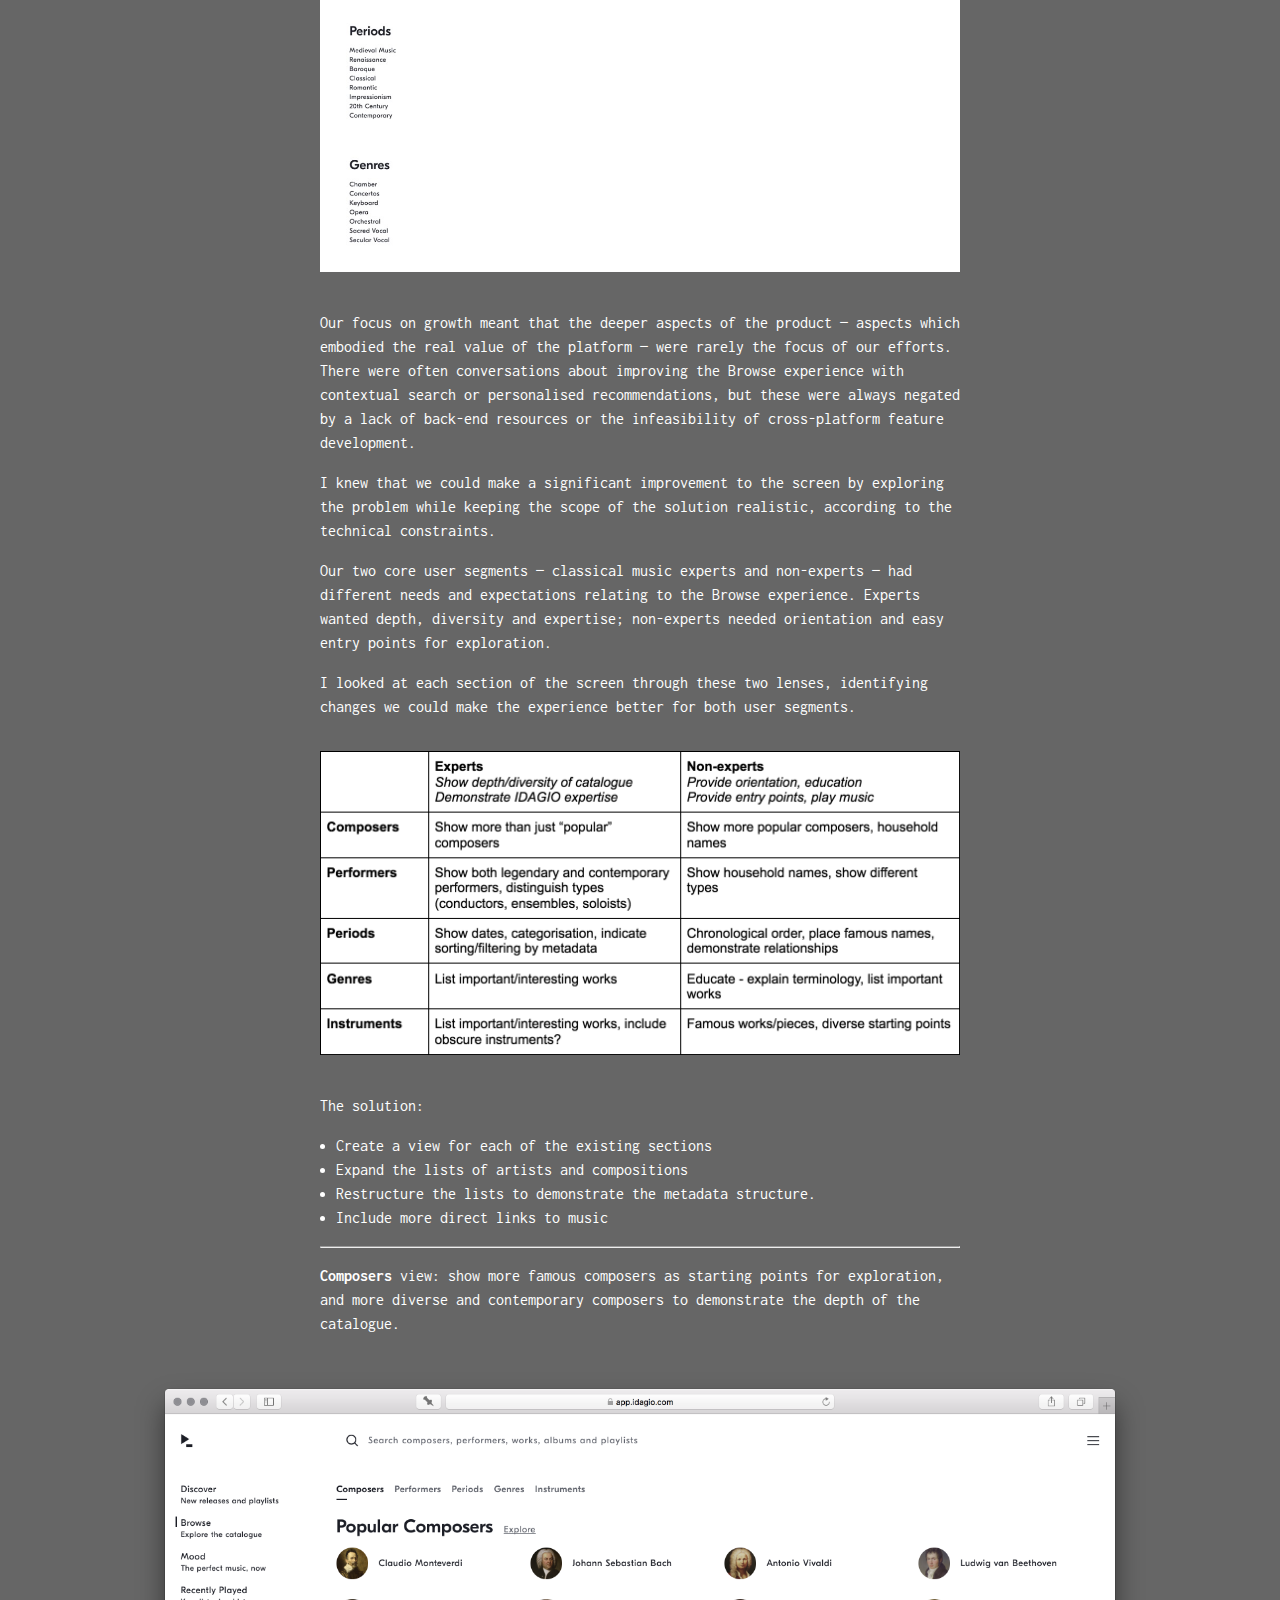
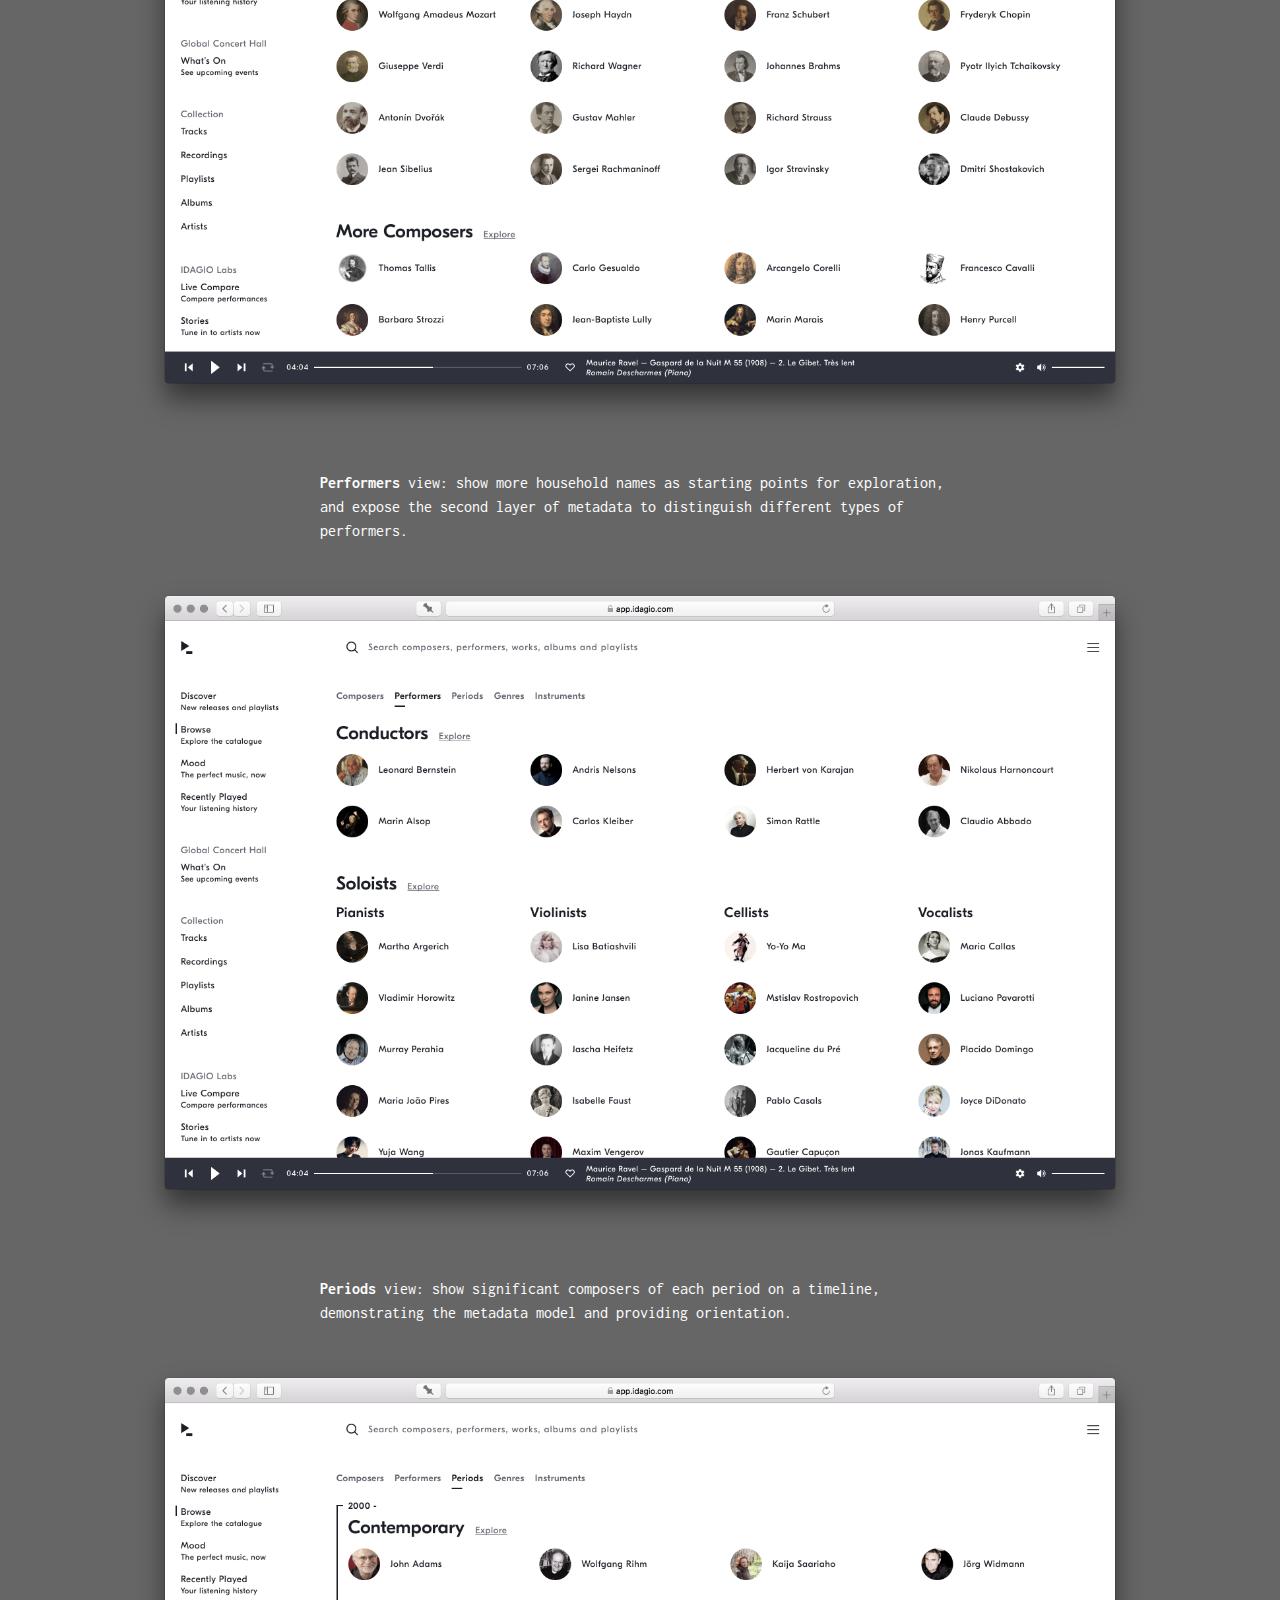
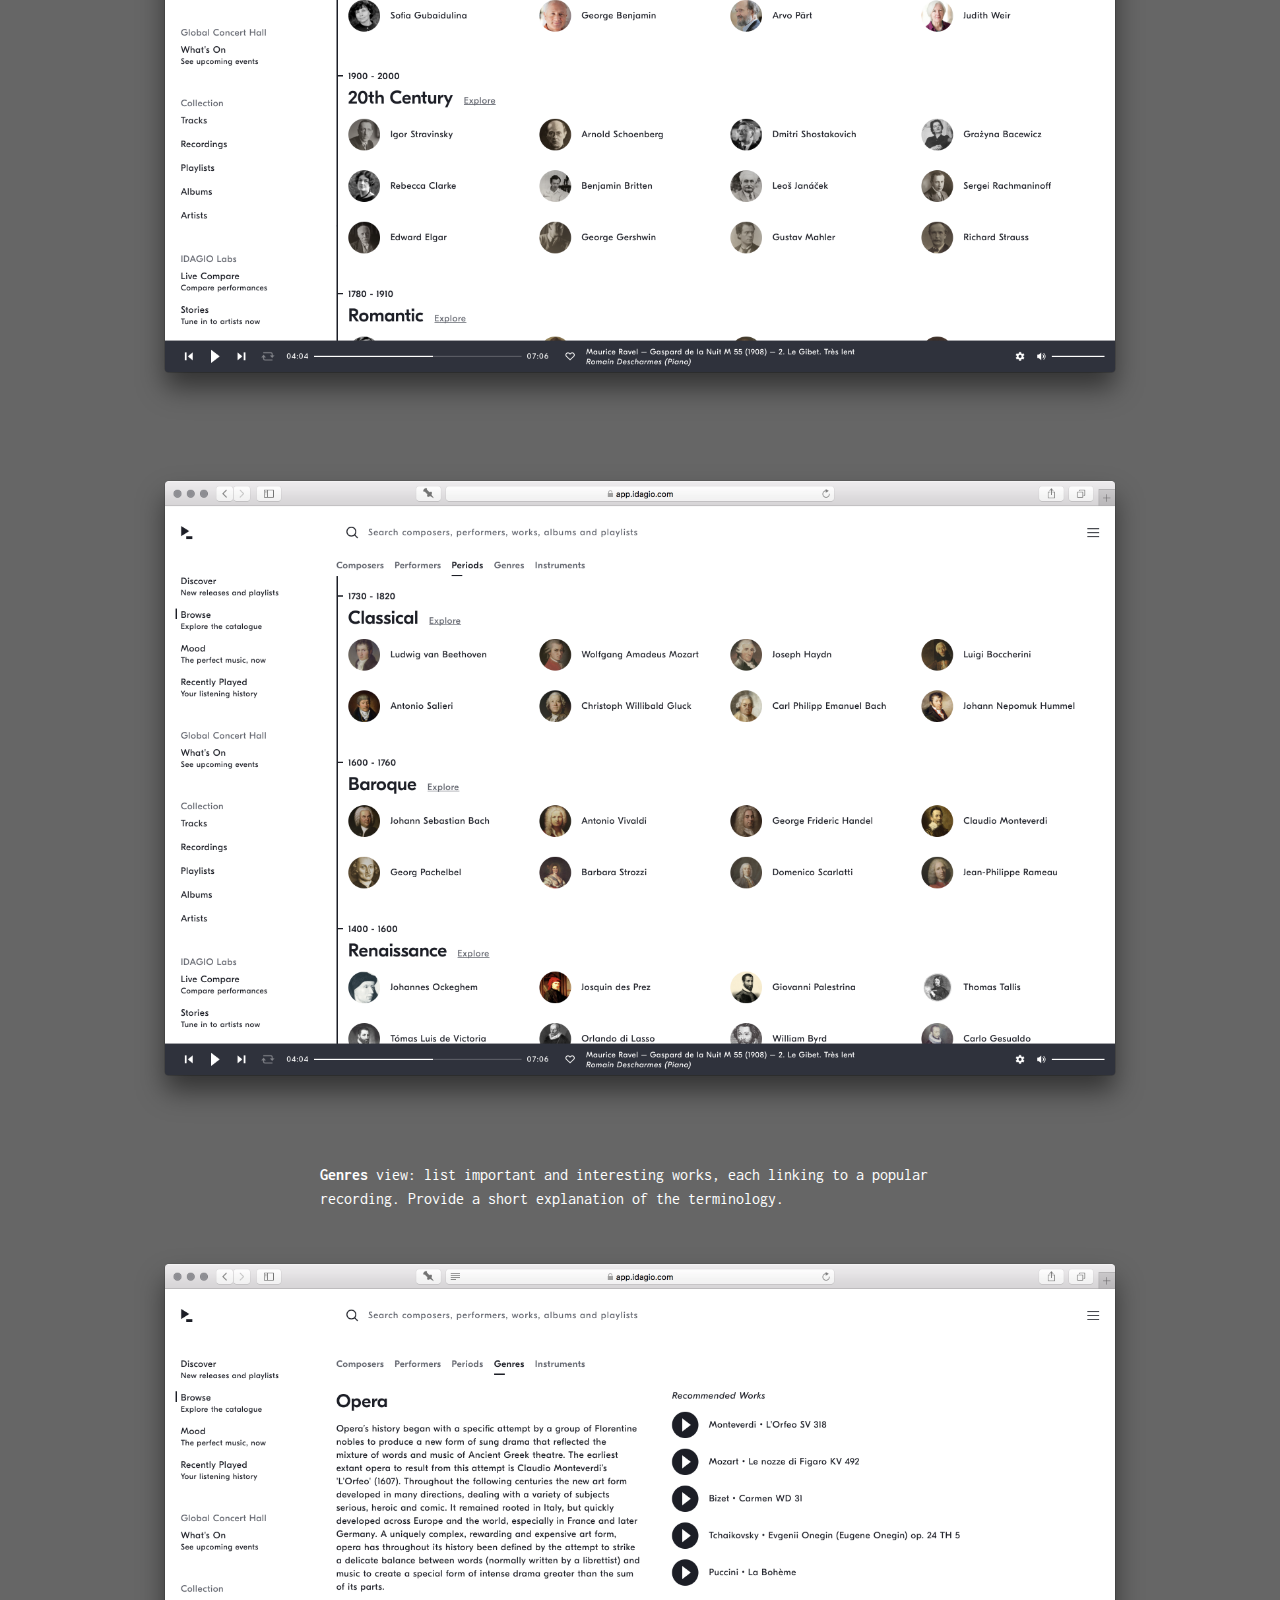
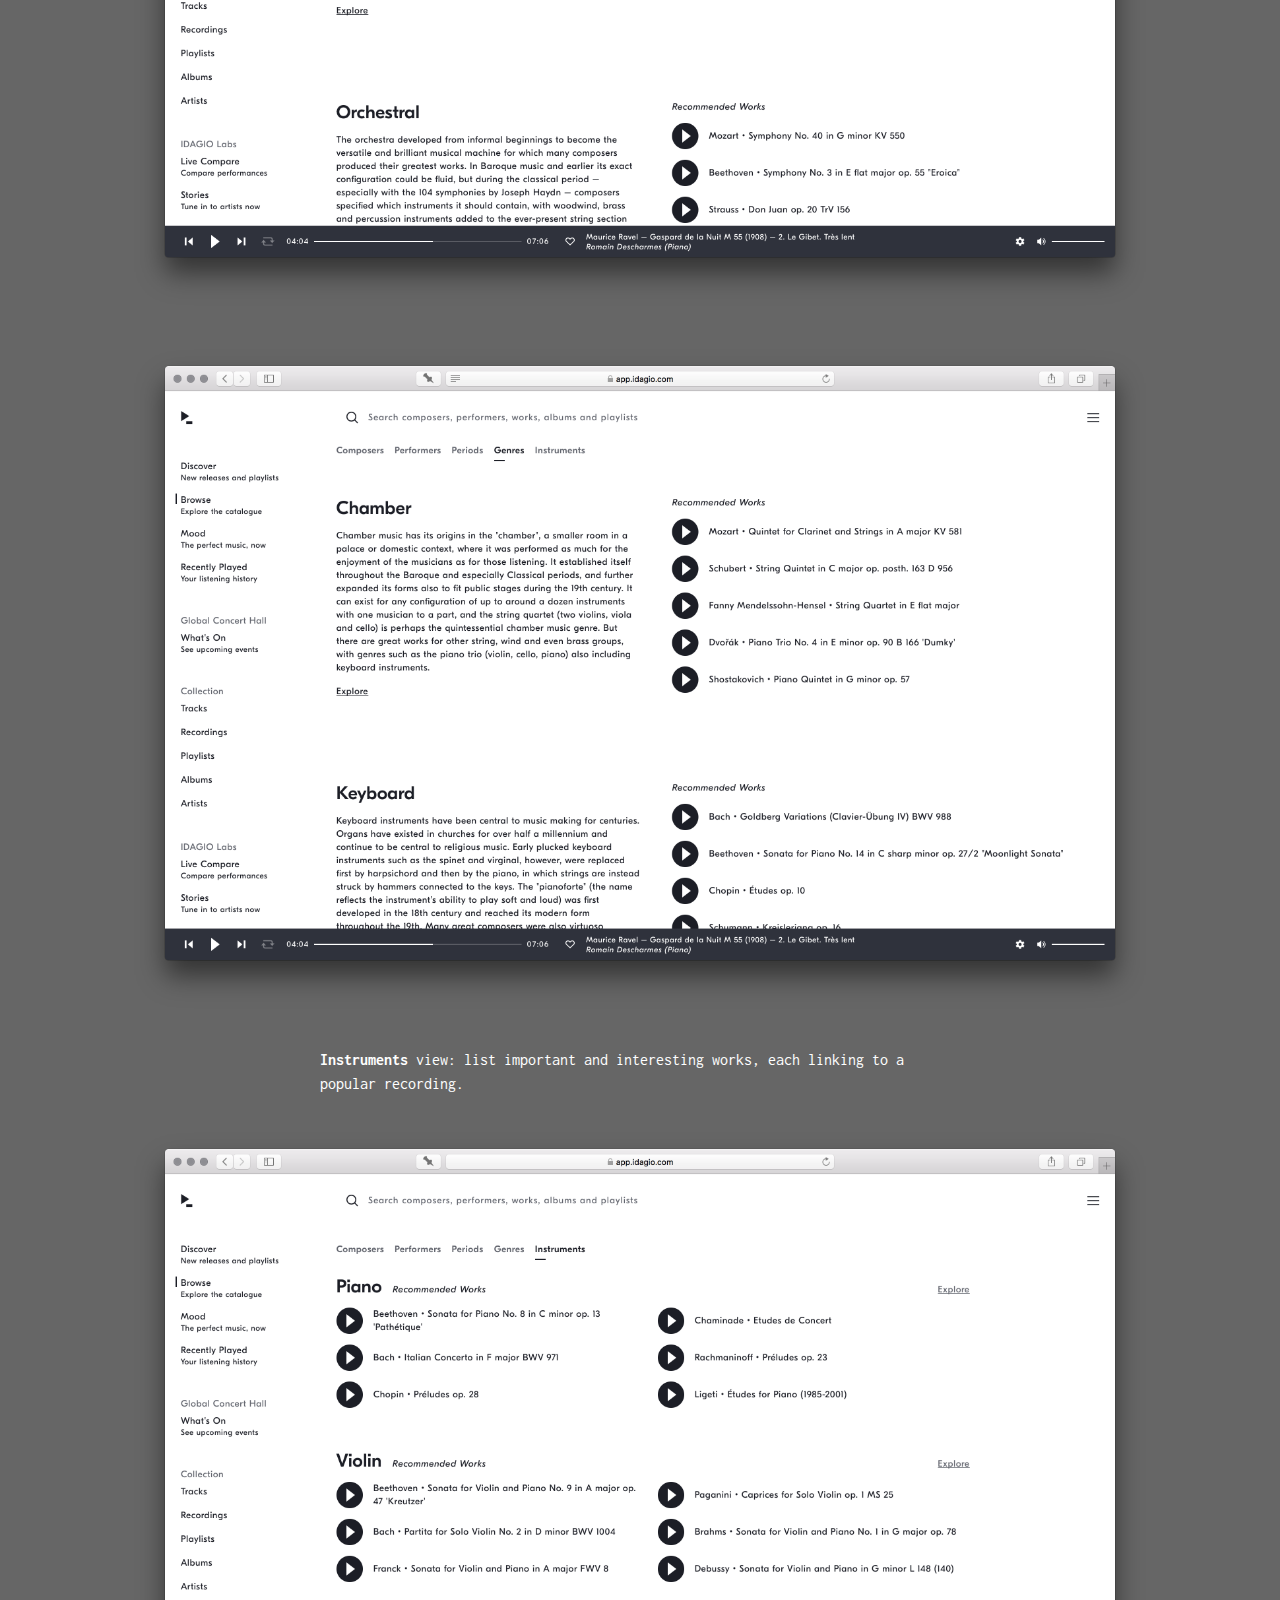
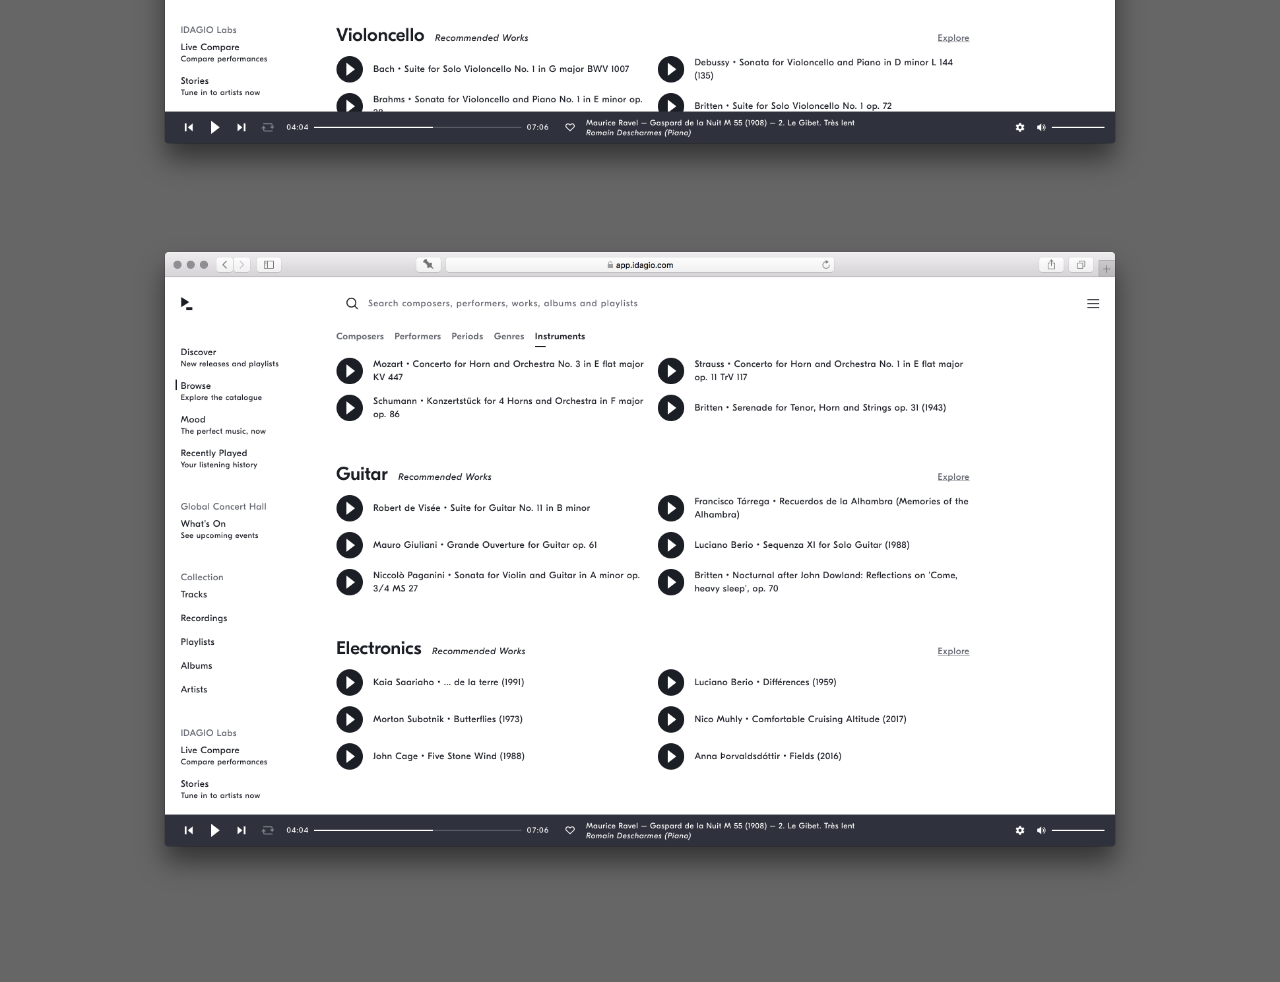
==== commit 23352e33: "Adjust Browse text" ====
--- a/browse-web/index.html
+++ b/browse-web/index.html
@@ -35,21 +35,21 @@
   <body>
     <h1>IDAGIO / Browse (Web)</h1>
 
-    <p class="large">I led an initiative to improve the Browse experience on the IDAGIO web product, despite limited resources, by producing compelling prototypes and collaborating with our in-house classical music experts.</p>
+    <p class="large">I led an initiative to improve the Browse experience on the IDAGIO web product, working within tight constraints, by producing compelling prototypes and collaborating with our in-house classical music experts.</p>
     <img src="img/cover.png" />
     <p>The "Browse" screen was the second most-viewed screen in the web application, but had remained in MVP form — a short, static, hard-coded list of the most popular composers and performers — since the initial launch of the app.</p>
     <p><img src="img/before.png" /></p>
     <p>Our focus on growth meant that the deeper aspects of the product — aspects which embodied the real value of the platform — were rarely the focus of our efforts. There were often conversations about improving the Browse experience with contextual search or personalised recommendations, but these were always negated by a lack of back-end resources or the infeasibility of cross-platform feature development.</p>
-    <p>I knew that we could make a significant improvement to the screen by exploring the problem while keeping the scope of the solution realistic according to the technical constraints.</p>
+    <p>I knew that we could make a significant improvement to the screen by exploring the problem while keeping the scope of the solution realistic, according to the technical constraints.</p>
     <p>Our two core user segments — classical music experts and non-experts — had different needs and expectations relating to the Browse experience. Experts wanted depth, diversity and expertise; non-experts needed orientation and easy entry points for exploration.</p>
     <p>I looked at each section of the screen through these two lenses, identifying changes we could make the experience better for both user segments.</p>
     <p><img src="img/matrix.png" /></p>
 
     <p>The solution:</p>
     <ul>
-      <li>A view for each of the existing sections</li>
-      <li>Expand the lists</li>
-      <li>Restructure the lists</li>
+      <li>Create a view for each of the existing sections</li>
+      <li>Expand the lists of artists and compositions</li>
+      <li>Restructure the lists to demonstrate the metadata structure.</li>
       <li>Include more direct links to music</li>
     </ul>
     <hr>
